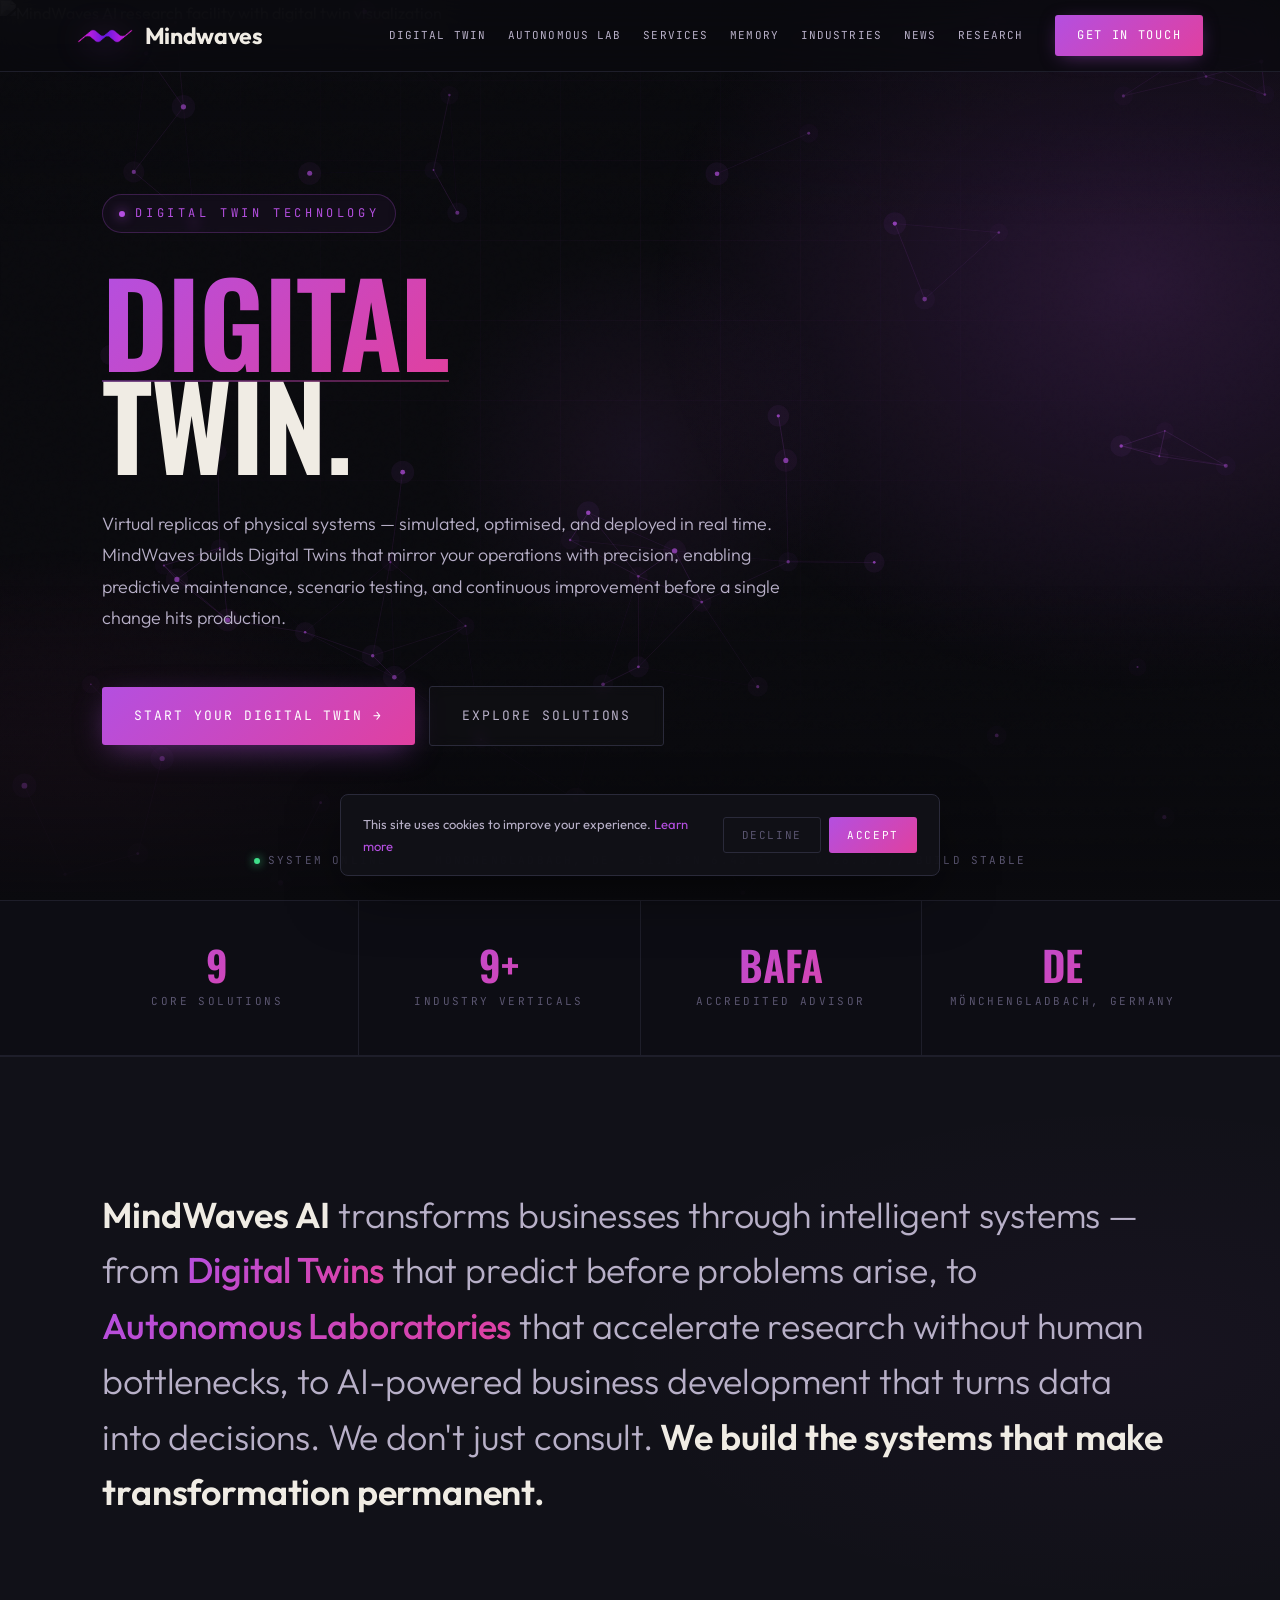
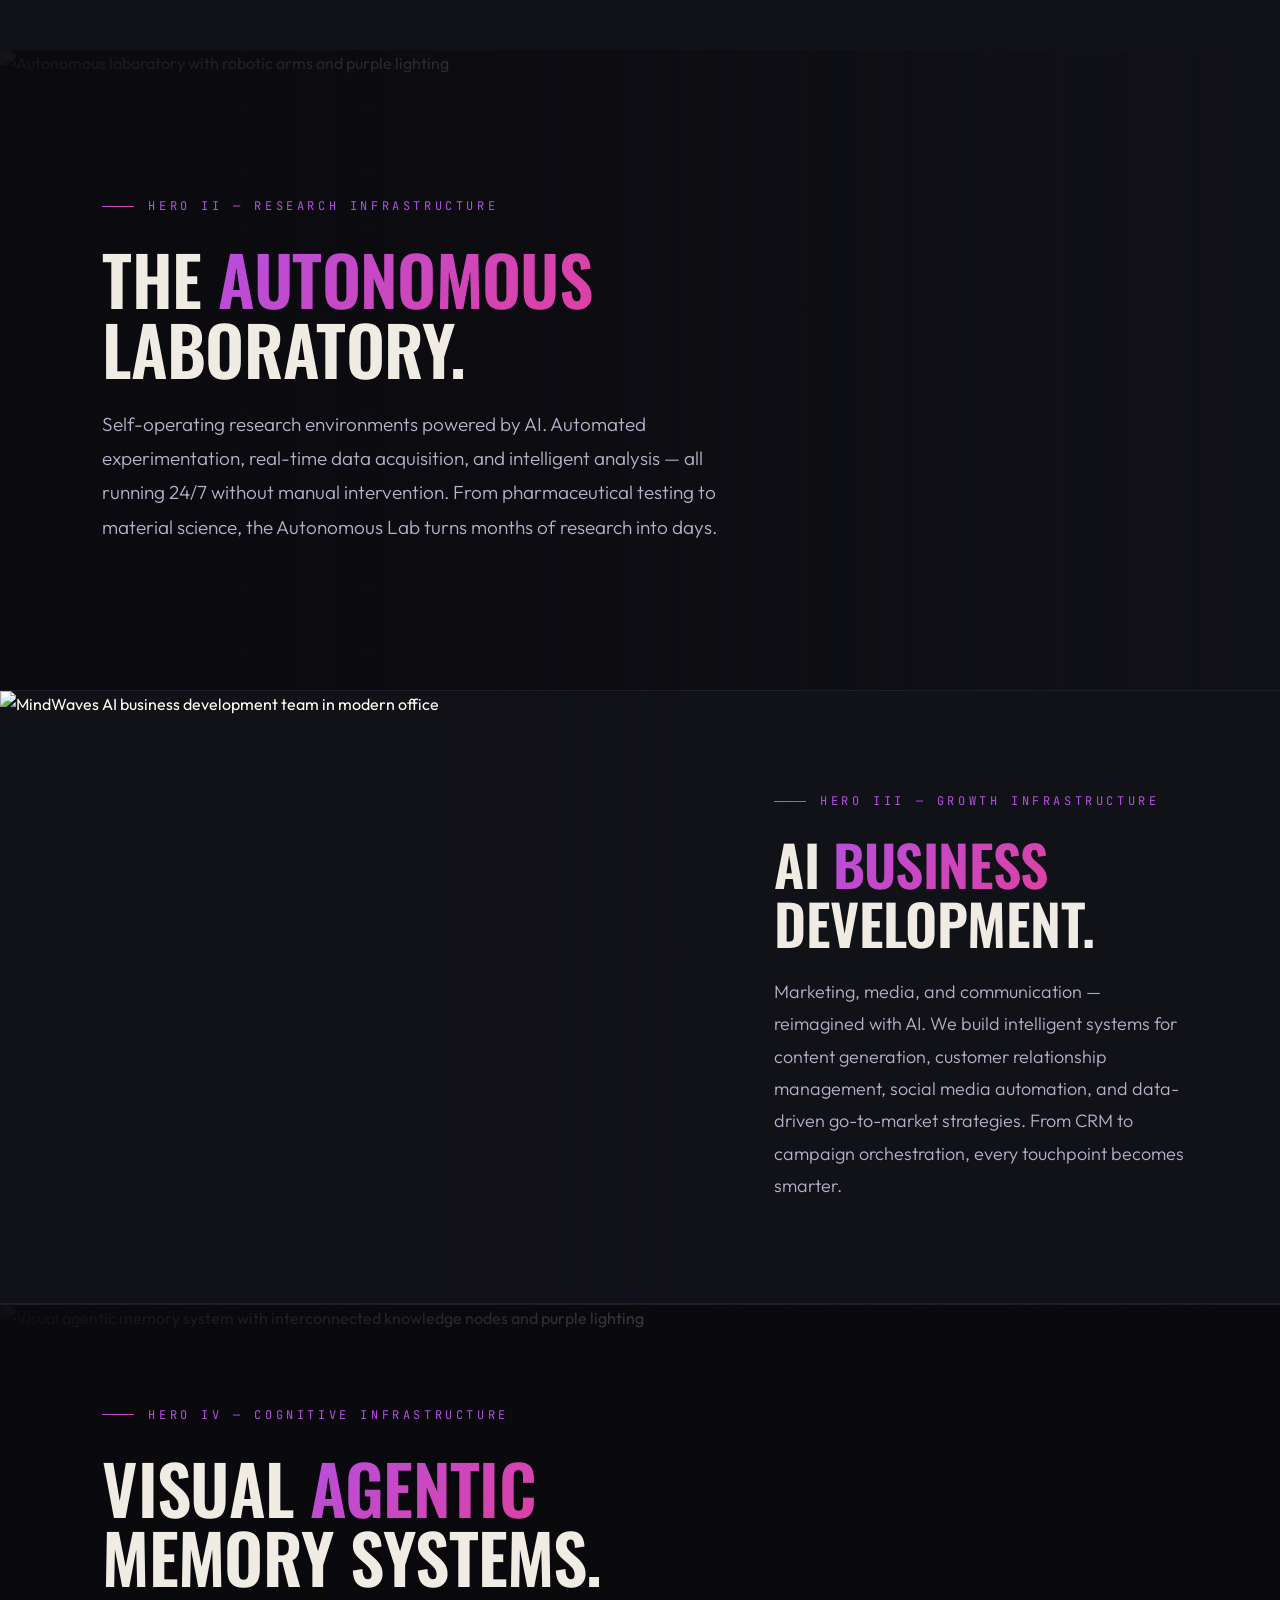
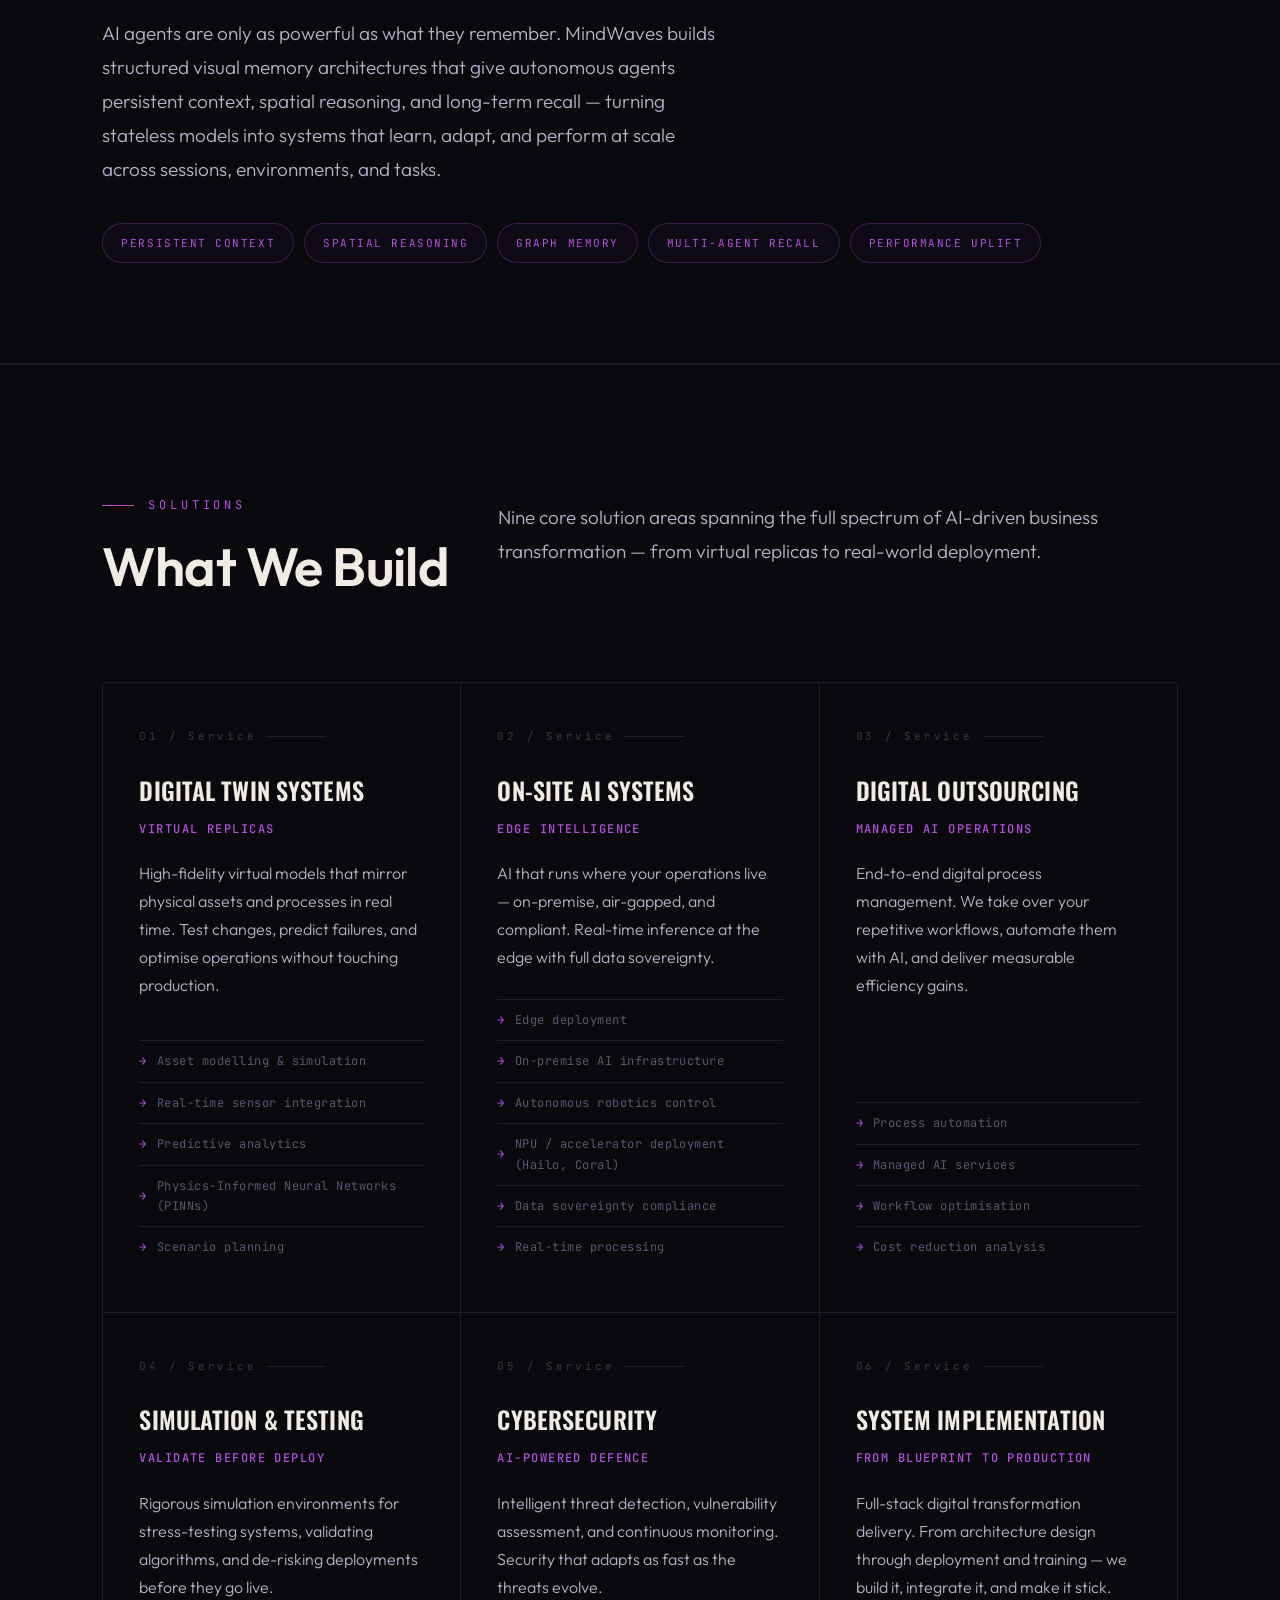
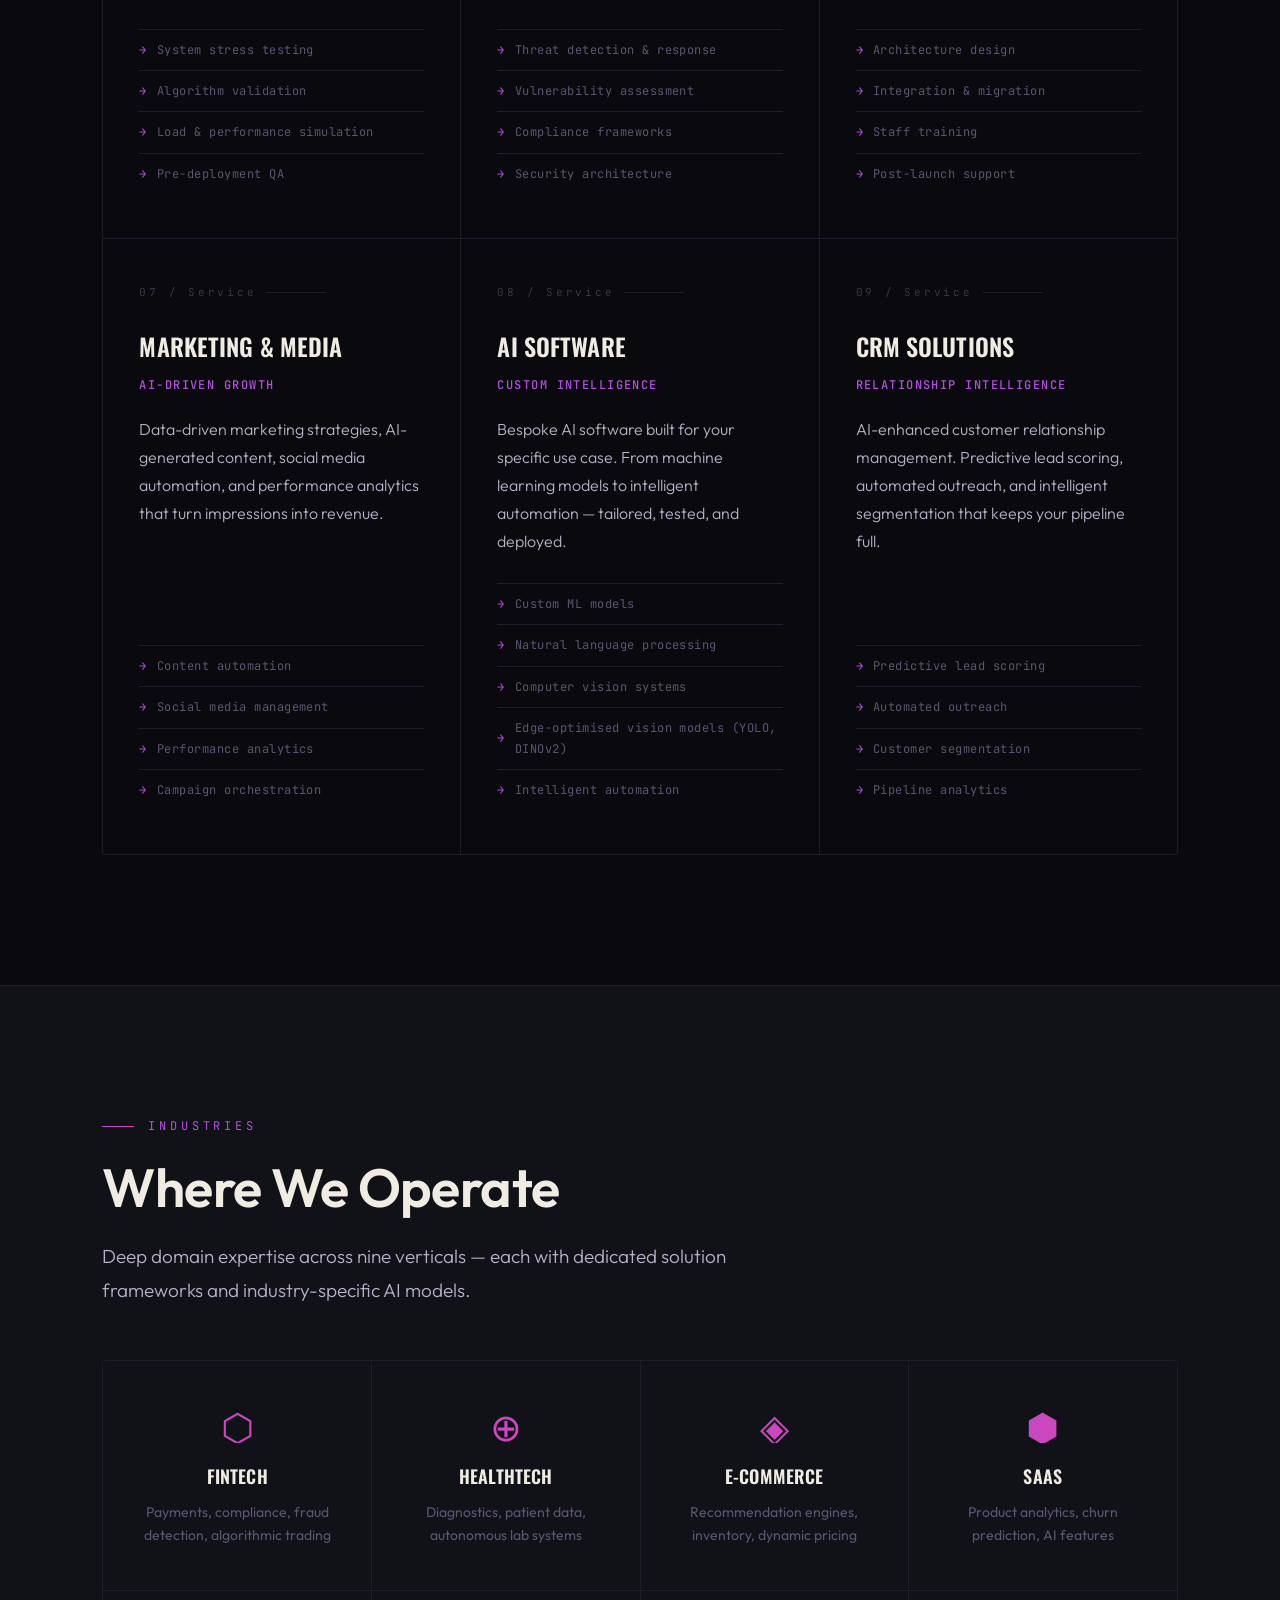
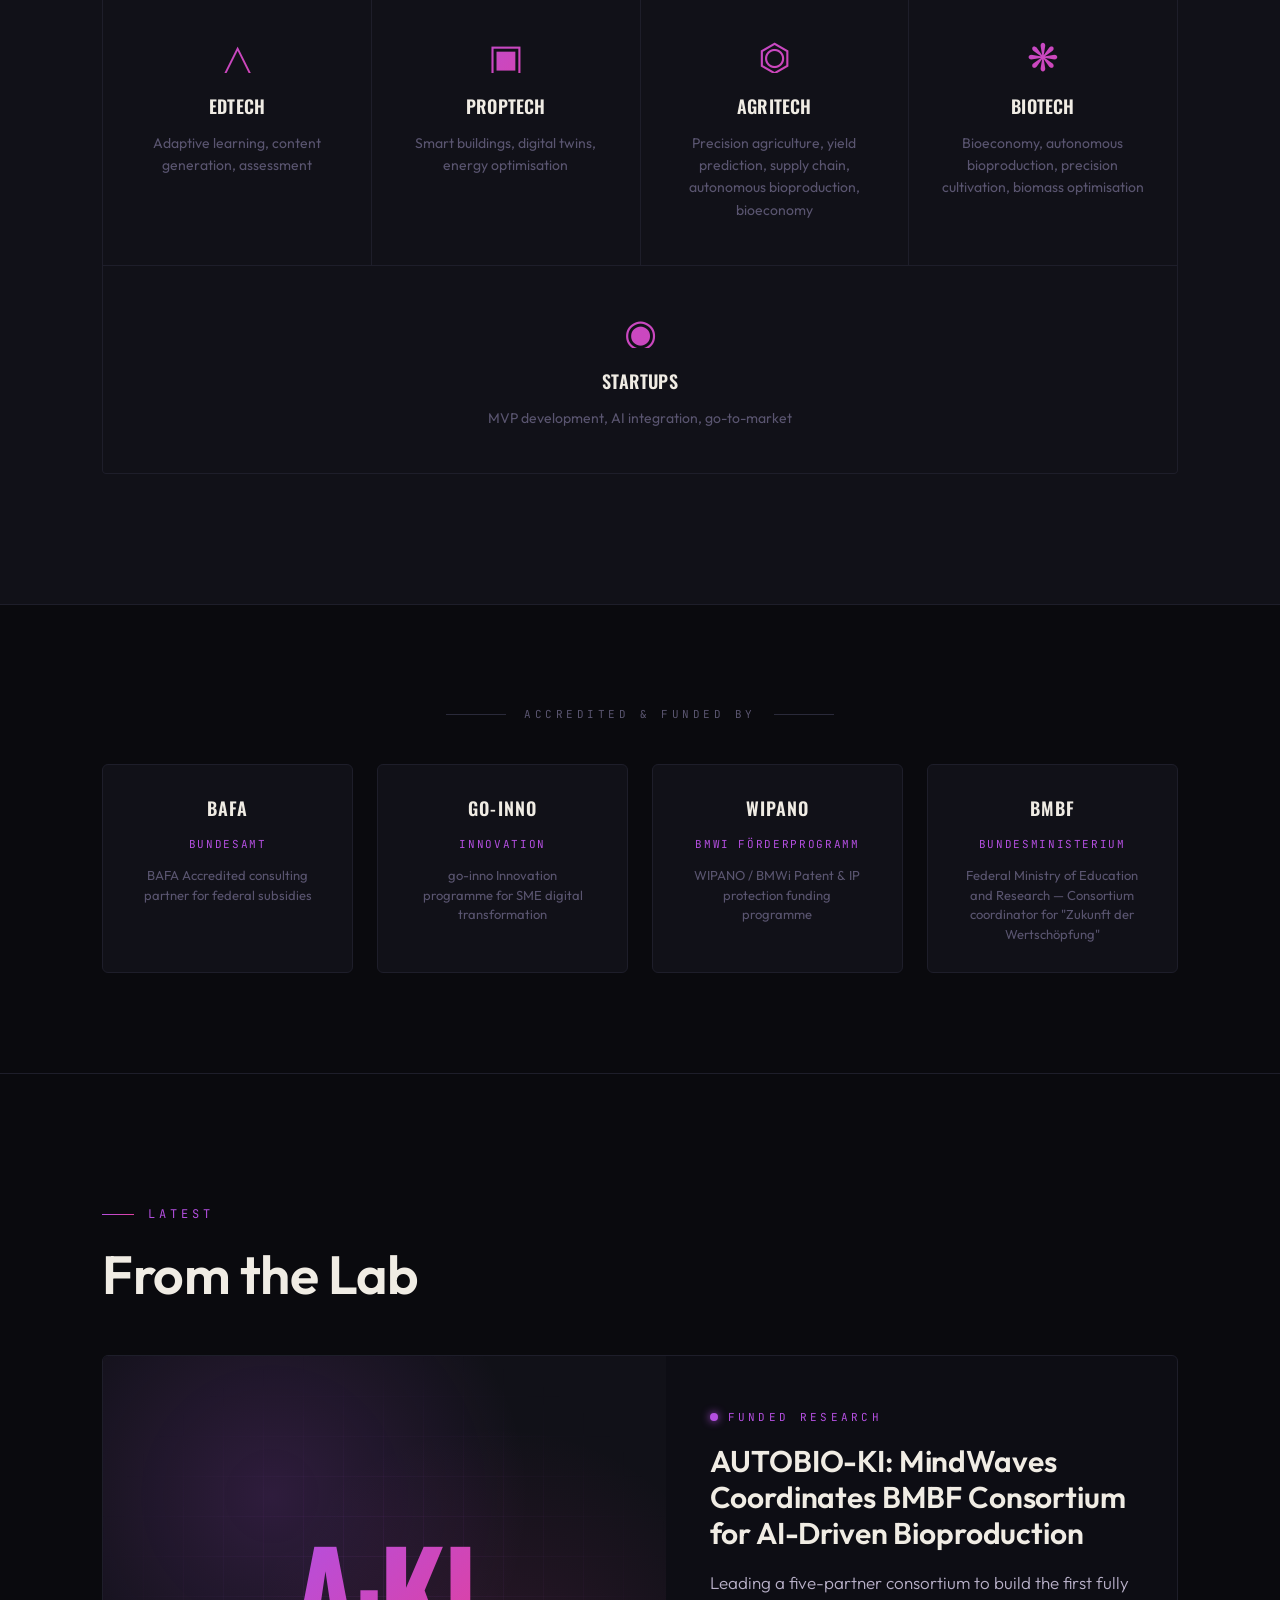
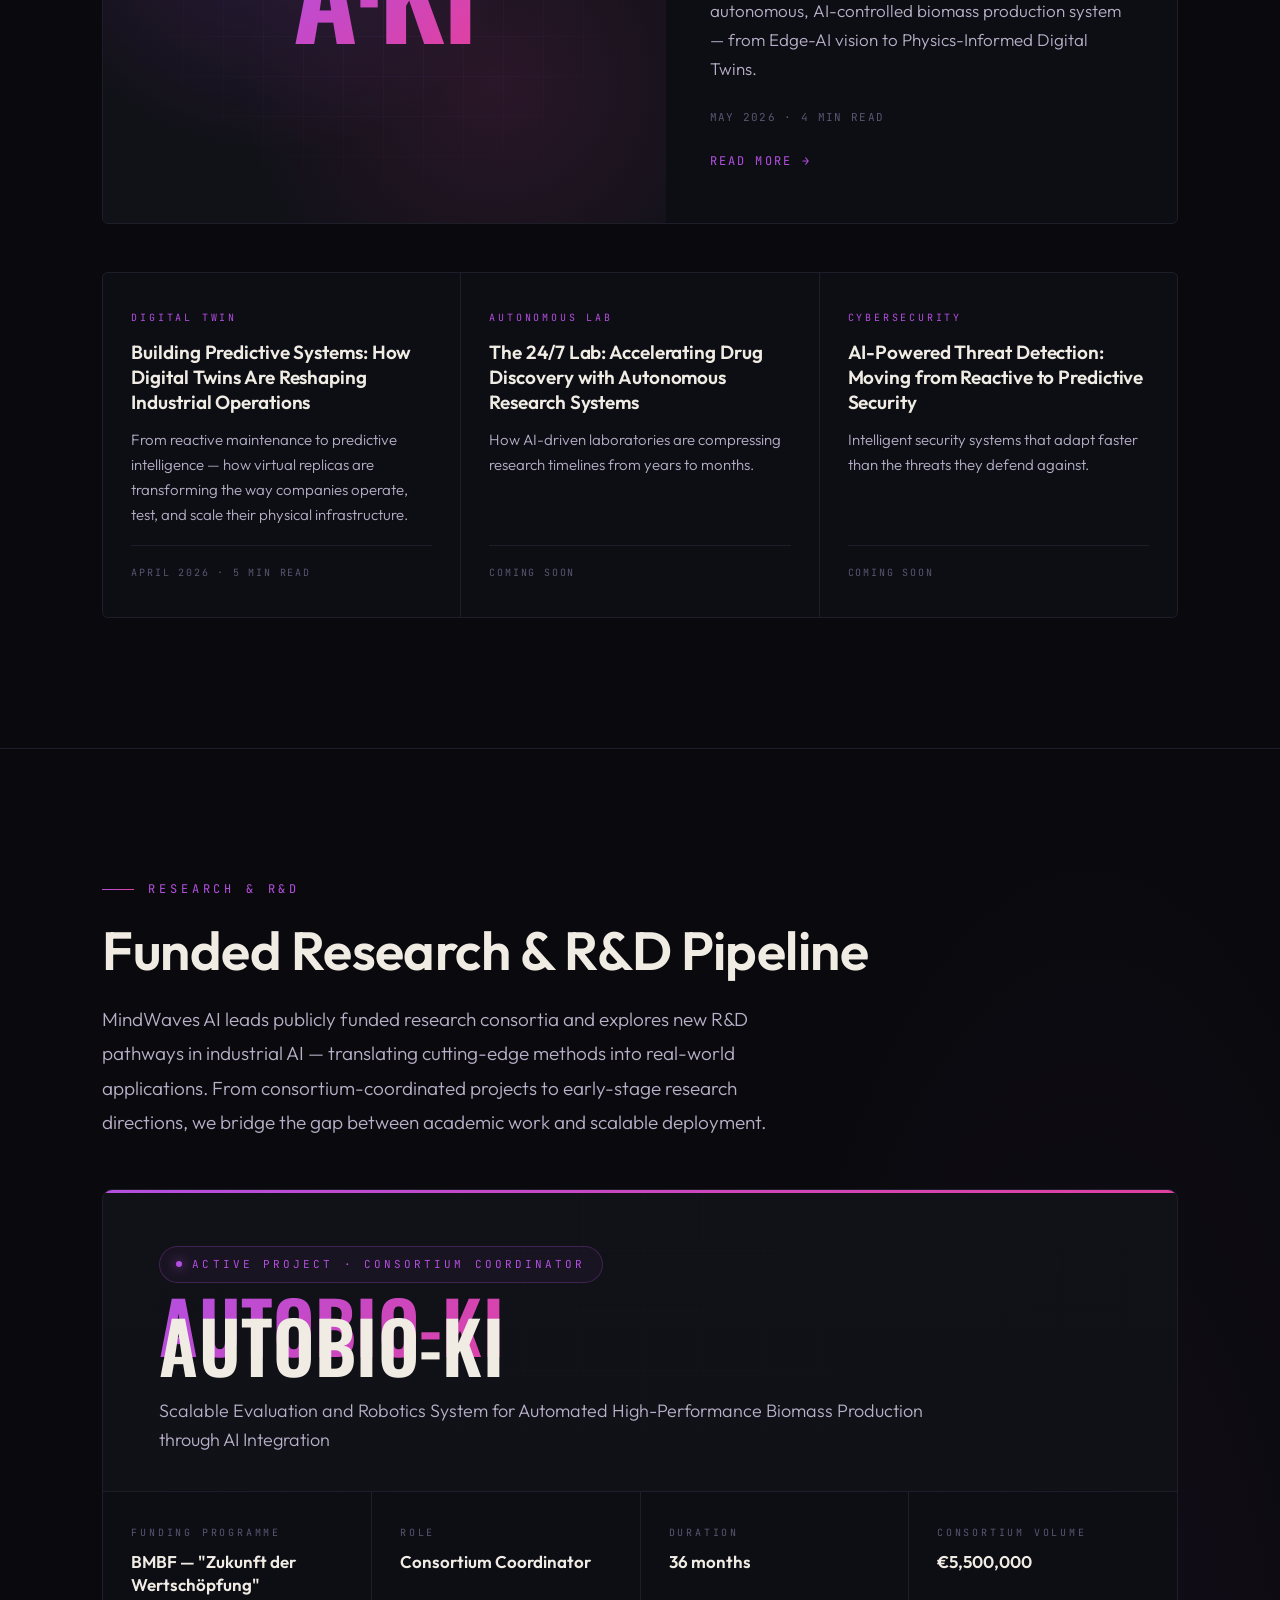
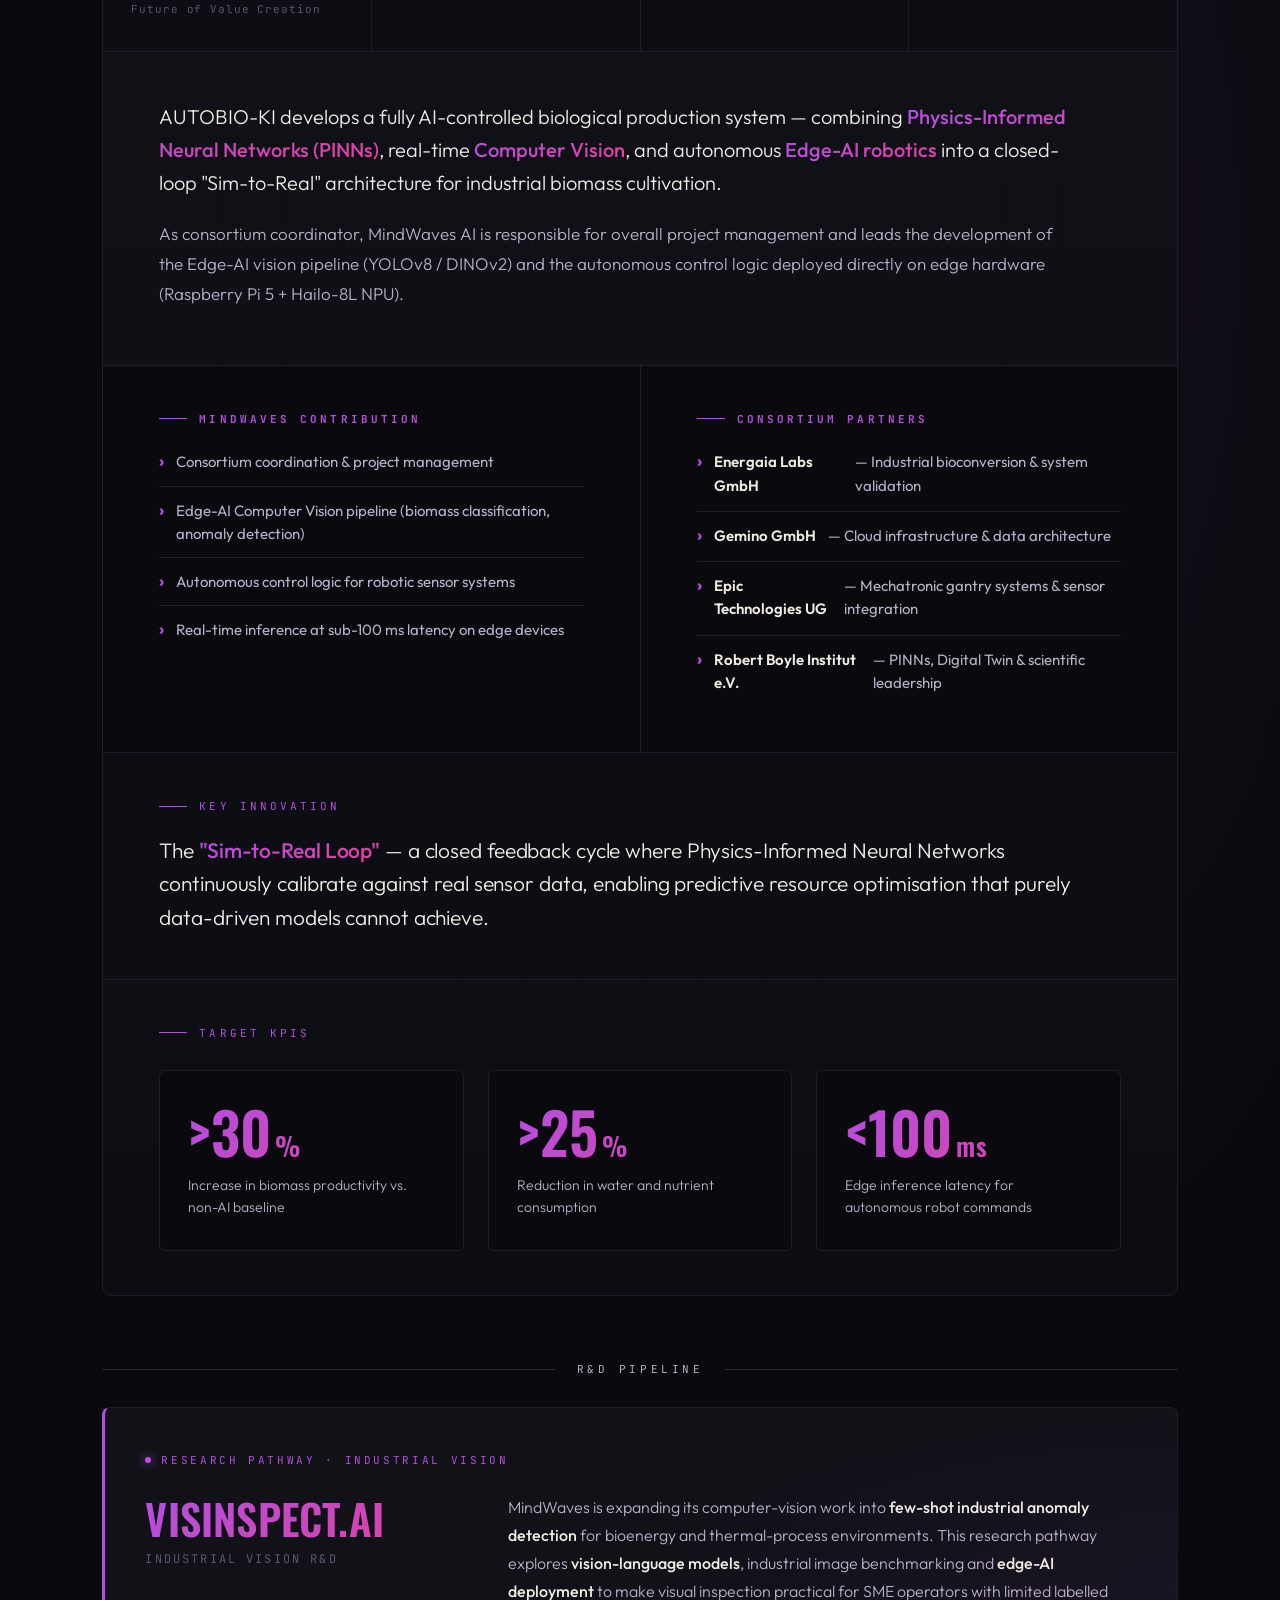
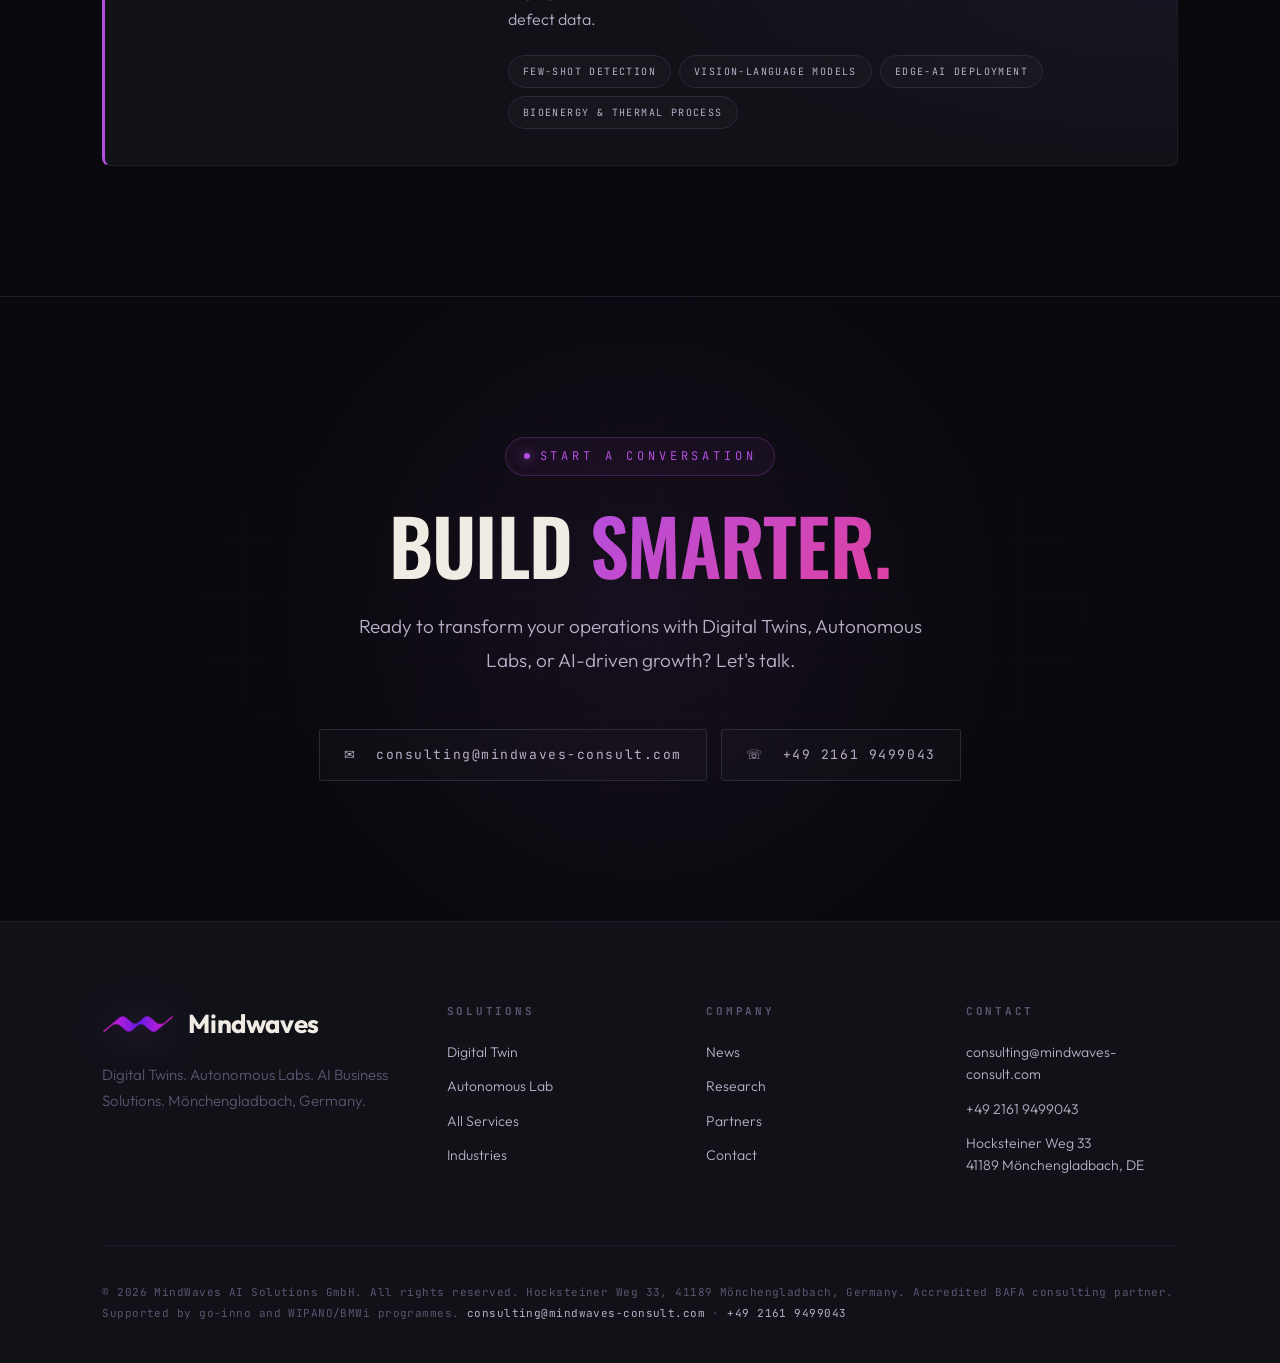
==== mindwaves-ai-local-assets.html @ 5f4dff03 "Add files via upload" ====
<!DOCTYPE html>
<html lang="en">
<head>
<meta charset="UTF-8">
<title>MindWaves AI — Digital Twins, Autonomous Labs &amp; AI Business Solutions</title>
<meta name="viewport" content="width=device-width,initial-scale=1">
<meta name="description" content="MindWaves AI Solutions GmbH — We build Digital Twins, Autonomous Laboratory systems, and AI-driven business development solutions. From simulation to production. Mönchengladbach, Germany.">
<meta name="keywords" content="MindWaves AI, Digital Twin, Autonomous Laboratory, AI consulting, AI business development, simulation, cybersecurity, CRM, FinTech, HealthTech, Mönchengladbach, Germany, BAFA, go-inno, WIPANO">
<meta name="author" content="MindWaves AI Solutions GmbH">
<meta name="robots" content="index, follow">
<link rel="canonical" href="https://mindwaves-consult.com/">

<!-- Open Graph -->
<meta property="og:title" content="MindWaves AI — Digital Twins, Autonomous Labs & AI Business Solutions">
<meta property="og:description" content="We build Digital Twins, Autonomous Laboratory systems, and AI-driven business development. From simulation to production.">
<meta property="og:type" content="website">
<meta property="og:url" content="https://mindwaves-consult.com/">
<meta property="og:site_name" content="MindWaves AI">

<!-- Twitter -->
<meta name="twitter:card" content="summary_large_image">
<meta name="twitter:title" content="MindWaves AI — Digital Twins, Autonomous Labs & AI Business Solutions">
<meta name="twitter:description" content="Digital Twins. Autonomous Labs. AI Business Development. From simulation to production.">

<!-- Structured Data -->
<script type="application/ld+json">
{
  "@context": "https://schema.org",
  "@graph": [
    {
      "@type": "WebSite",
      "name": "MindWaves AI",
      "url": "https://mindwaves-consult.com",
      "description": "MindWaves AI — AI consulting specialising in Digital Twins, Autonomous Labs, and AI Business Development.",
      "inLanguage": "en"
    },
    {
      "@type": "Organization",
      "name": "MindWaves AI",
      "url": "https://mindwaves-consult.com",
      "email": "consulting@mindwaves-consult.com",
      "telephone": "+49 2161 9499043",
      "address": {
        "@type": "PostalAddress",
        "streetAddress": "Hocksteiner Weg 33",
        "postalCode": "41189",
        "addressLocality": "Mönchengladbach",
        "addressCountry": "DE"
      },
      "knowsAbout": ["Digital Twins","Autonomous Labs","AI Business Development","AI Consulting"]
    }
  ]
}
</script>

<!-- Fonts -- preserving original brand stack -->
<link rel="preconnect" href="https://fonts.googleapis.com">
<link rel="preconnect" href="https://fonts.gstatic.com" crossorigin>
<link href="https://fonts.googleapis.com/css2?family=Oswald:wght@500;600;700&family=Outfit:wght@200;300;400;500;600;700&family=JetBrains+Mono:wght@300;400;500;700&display=swap" rel="stylesheet">

<style>
/* ── RESET ── */
*,*::before,*::after{margin:0;padding:0;box-sizing:border-box}
html{scroll-behavior:smooth;-webkit-font-smoothing:antialiased;text-rendering:optimizeLegibility}

/* ── BRAND TOKENS (preserved from original) ── */
:root{
  --mw-wave-bg:url("[data-uri]");
  --bg:#0A0A0E;
  --bg-2:#0D0D14;
  --surface:#111118;
  --surface-2:#15151F;
  --border:#1E1E2A;
  --border-bright:#2A2A3A;
  --accent:#B44FE0;
  --accent2:#E040A0;
  --accent-soft:rgba(180,79,224,.55);
  --accent-dim:rgba(180,79,224,.25);
  --accent-glow:rgba(180,79,224,.08);
  --warm:#F0ECE4;
  --silver:#B8B0C8;
  --stone:#5A5570;
  --stone-2:#3A3548;
  --gradient:linear-gradient(135deg,#B44FE0 0%,#E040A0 100%);
  --gradient-soft:linear-gradient(135deg,rgba(180,79,224,.15) 0%,rgba(224,64,160,.15) 100%);
  --display:'Oswald',sans-serif;
  --body:'Outfit',sans-serif;
  --mono:'JetBrains Mono',monospace;
}

body{
  background:var(--bg);
  color:var(--warm);
  font-family:var(--body);
  font-weight:400;
  line-height:1.7;
  overflow-x:hidden;
  cursor:default;
}
a{color:inherit;text-decoration:none}
img{display:block;max-width:100%}
::selection{background:var(--accent);color:#fff}

/* ── GLOBAL GRID OVERLAY (subtle, runs full page) ── */
.grid-bg{
  position:fixed;inset:0;z-index:0;pointer-events:none;
  background-image:
    linear-gradient(rgba(180,79,224,.035) 1px,transparent 1px),
    linear-gradient(90deg,rgba(180,79,224,.035) 1px,transparent 1px);
  background-size:80px 80px;
  mask-image:radial-gradient(ellipse at 50% 30%,#000 0%,transparent 75%);
  -webkit-mask-image:radial-gradient(ellipse at 50% 30%,#000 0%,transparent 75%);
}
.noise{
  position:fixed;inset:0;z-index:1;pointer-events:none;opacity:.025;mix-blend-mode:overlay;
  background-image:url("data:image/svg+xml,%3Csvg viewBox='0 0 200 200' xmlns='http://www.w3.org/2000/svg'%3E%3Cfilter id='n'%3E%3CfeTurbulence type='fractalNoise' baseFrequency='0.85' numOctaves='3' stitchTiles='stitch'/%3E%3C/filter%3E%3Crect width='100%25' height='100%25' filter='url(%23n)'/%3E%3C/svg%3E");
}

/* ── CUSTOM CURSOR FOLLOWER ── */
.cursor-glow{
  position:fixed;width:480px;height:480px;border-radius:50%;pointer-events:none;z-index:2;
  background:radial-gradient(circle,rgba(180,79,224,.08) 0%,transparent 60%);
  transform:translate(-50%,-50%);transition:opacity .3s;opacity:0;
  mix-blend-mode:screen;
}
@media(hover:hover){.cursor-glow{opacity:1}}

/* ── NAV ── */
nav{
  position:fixed;top:0;left:0;width:100%;z-index:100;
  padding:0 6vw;height:72px;
  display:flex;align-items:center;justify-content:space-between;
  background:rgba(10,10,14,.72);backdrop-filter:blur(18px) saturate(1.4);-webkit-backdrop-filter:blur(18px) saturate(1.4);
  border-bottom:1px solid var(--border);
  transition:border-color .3s;
}
nav.scrolled{border-bottom-color:var(--border-bright);background:rgba(10,10,14,.88)}
.nav-brand{display:flex;align-items:center;gap:12px;font-family:var(--body);font-weight:700;font-size:23px;letter-spacing:-.015em;cursor:pointer;text-transform:none;color:var(--warm)}
.nav-brand .mw-mark{
  width:56px;height:18px;display:block;flex-shrink:0;
  background-image:var(--mw-wave-bg);
  background-size:contain;background-repeat:no-repeat;background-position:center;
  filter:drop-shadow(0 4px 16px rgba(180,79,224,.35));
}
.nav-brand .mw-text{color:var(--warm)}

.nav-links{display:flex;gap:30px;align-items:center;margin-left:auto;margin-right:32px}
.nav-links a{font-family:var(--mono);font-size:12px;letter-spacing:.14em;text-transform:uppercase;color:var(--silver);transition:color .2s;position:relative;white-space:nowrap}
.nav-links a::after{content:"";position:absolute;left:0;bottom:-6px;width:0;height:1px;background:var(--accent);transition:width .25s ease}
.nav-links a:hover{color:var(--warm)}
.nav-links a:hover::after{width:100%}

.nav-cta{
  font-family:var(--mono);font-size:12px;letter-spacing:.14em;text-transform:uppercase;color:#fff;
  background:var(--gradient);padding:10px 22px;border-radius:3px;white-space:nowrap;
  position:relative;overflow:hidden;
  box-shadow:0 4px 20px -6px var(--accent-soft);
  transition:transform .2s,box-shadow .2s;
}
.nav-cta:hover{transform:translateY(-1px);box-shadow:0 6px 28px -6px var(--accent-soft)}

/* ── HERO ── */
#hero{
  min-height:100vh;display:flex;flex-direction:column;justify-content:center;
  padding:140px 8vw 100px;position:relative;overflow:hidden;
}
#hero canvas#network{
  position:absolute;inset:0;width:100%;height:100%;z-index:0;
  opacity:.85;
}
#hero::before{
  content:"";position:absolute;top:0;right:-10%;width:70%;height:90%;z-index:1;pointer-events:none;
  background:radial-gradient(ellipse at 70% 35%,rgba(180,79,224,.18) 0%,transparent 55%);
}
#hero::after{
  content:"";position:absolute;bottom:-10%;left:-5%;width:50%;height:60%;z-index:1;pointer-events:none;
  background:radial-gradient(ellipse at 20% 80%,rgba(224,64,160,.12) 0%,transparent 55%);
}
.hero-vignette{
  position:absolute;inset:0;z-index:2;pointer-events:none;
  background:linear-gradient(180deg,rgba(10,10,14,.4) 0%,transparent 25%,transparent 65%,var(--bg) 100%);
}
.hero-inner{position:relative;z-index:5;max-width:1400px;margin:0 auto;width:100%}

.hero-eyebrow{
  display:inline-flex;align-items:center;gap:10px;
  font-family:var(--mono);font-size:12px;letter-spacing:.3em;text-transform:uppercase;color:var(--accent);
  margin-bottom:36px;
  padding:8px 16px;border:1px solid var(--accent-dim);border-radius:100px;
  background:rgba(180,79,224,.05);backdrop-filter:blur(4px);
}
.hero-eyebrow .dot{width:6px;height:6px;border-radius:50%;background:var(--accent);box-shadow:0 0 12px var(--accent);animation:pulse 2s ease-in-out infinite}
@keyframes pulse{0%,100%{opacity:1;transform:scale(1)}50%{opacity:.5;transform:scale(.85)}}

.hero-title{
  font-family:var(--display);font-weight:600;
  font-size:clamp(56px,9vw,140px);line-height:.9;color:var(--warm);
  margin-bottom:32px;text-transform:uppercase;letter-spacing:-.01em;
}
.hero-title em{
  background:var(--gradient);-webkit-background-clip:text;-webkit-text-fill-color:transparent;background-clip:text;
  font-style:normal;display:inline-block;position:relative;
}
.hero-title em::after{
  content:"";position:absolute;bottom:-.08em;left:0;width:100%;height:2px;
  background:var(--gradient);opacity:.4;
}

.hero-sub{
  font-size:clamp(17px,1.4vw,21px);color:var(--silver);max-width:680px;line-height:1.75;margin-bottom:52px;font-weight:300;
}

.hero-ctas{display:flex;gap:14px;flex-wrap:wrap;align-items:center}
.btn-primary{
  display:inline-flex;align-items:center;gap:10px;
  font-family:var(--mono);font-size:13px;letter-spacing:.15em;text-transform:uppercase;
  background:var(--gradient);color:#fff;padding:18px 32px;border-radius:3px;
  position:relative;overflow:hidden;
  box-shadow:0 8px 32px -8px var(--accent-soft);
  transition:transform .2s,box-shadow .2s;
}
.btn-primary::before{
  content:"";position:absolute;inset:0;
  background:linear-gradient(135deg,#E040A0 0%,#B44FE0 100%);
  opacity:0;transition:opacity .3s;
}
.btn-primary:hover{transform:translateY(-2px);box-shadow:0 12px 36px -8px var(--accent-soft)}
.btn-primary:hover::before{opacity:1}
.btn-primary span{position:relative;z-index:1}
.btn-primary .arrow{position:relative;z-index:1;transition:transform .25s}
.btn-primary:hover .arrow{transform:translateX(4px)}

.btn-ghost{
  display:inline-flex;align-items:center;gap:10px;
  font-family:var(--mono);font-size:13px;letter-spacing:.15em;text-transform:uppercase;color:var(--silver);
  padding:18px 32px;border:1px solid var(--border-bright);background:rgba(255,255,255,.02);
  border-radius:3px;backdrop-filter:blur(6px);
  transition:border-color .25s,color .25s,background .25s;
}
.btn-ghost:hover{border-color:var(--accent);color:var(--warm);background:var(--accent-glow)}

/* ── HERO TICKER (live data feel) ── */
.hero-ticker{
  position:absolute;bottom:30px;left:0;right:0;z-index:5;
  display:flex;justify-content:center;gap:48px;flex-wrap:wrap;
  font-family:var(--mono);font-size:11px;letter-spacing:.2em;text-transform:uppercase;color:var(--stone);
  padding:0 8vw;
}
.hero-ticker span{display:flex;align-items:center;gap:8px}
.hero-ticker .live-dot{width:6px;height:6px;border-radius:50%;background:#3FE08A;box-shadow:0 0 10px #3FE08A;animation:pulse 1.5s ease-in-out infinite}

/* ── SIGNAL BAR ── */
#signal{
  padding:0 6vw;border-top:1px solid var(--border);border-bottom:1px solid var(--border);
  background:var(--bg-2);position:relative;z-index:5;
}
.signal-row{display:flex;flex-wrap:wrap;max-width:1400px;margin:0 auto}
.signal-item{flex:1;min-width:180px;padding:44px 24px;border-right:1px solid var(--border);text-align:center;position:relative;transition:background .3s}
.signal-item::before{
  content:"";position:absolute;top:0;left:50%;width:0;height:1px;background:var(--gradient);
  transform:translateX(-50%);transition:width .4s ease;
}
.signal-item:hover{background:var(--accent-glow)}
.signal-item:hover::before{width:80%}
.signal-item:last-child{border-right:none}
.signal-icon{
  font-family:var(--display);font-weight:600;font-size:clamp(32px,3.2vw,46px);
  background:var(--gradient);-webkit-background-clip:text;-webkit-text-fill-color:transparent;background-clip:text;
  margin-bottom:6px;line-height:1;
}
.signal-label{font-family:var(--mono);font-size:11px;letter-spacing:.22em;text-transform:uppercase;color:var(--stone)}

/* ── SECTION SHARED ── */
.section{padding:130px 8vw;position:relative;max-width:1400px;margin:0 auto}
.section-eyebrow{
  font-family:var(--mono);font-size:12px;letter-spacing:.32em;text-transform:uppercase;color:var(--accent);
  margin-bottom:22px;display:flex;align-items:center;gap:14px;
}
.section-eyebrow::before{content:"";width:32px;height:1px;background:var(--gradient)}
.section-title{font-family:var(--body);font-weight:600;font-size:clamp(32px,4.2vw,54px);color:var(--warm);line-height:1.05;margin-bottom:24px;letter-spacing:-.01em}
.section-body{font-size:19px;color:var(--silver);max-width:680px;line-height:1.8;margin-bottom:50px;font-weight:300}

/* ── MANIFESTO ── */
#manifesto{
  background:var(--surface);border-top:1px solid var(--border);
  padding:130px 8vw;position:relative;overflow:hidden;
}
#manifesto::before{
  content:"";position:absolute;top:0;right:0;width:60%;height:100%;
  background:radial-gradient(ellipse at 80% 50%,rgba(180,79,224,.04) 0%,transparent 60%);pointer-events:none;
}
.manifesto-inner{max-width:1100px;margin:0 auto;position:relative;z-index:2}
.manifesto-text{
  font-family:var(--body);font-weight:300;
  font-size:clamp(22px,2.8vw,36px);color:var(--silver);line-height:1.55;letter-spacing:-.005em;
}
.manifesto-text strong{color:var(--warm);font-weight:600}
.manifesto-text em{background:var(--gradient);-webkit-background-clip:text;-webkit-text-fill-color:transparent;background-clip:text;font-style:normal;font-weight:500}

/* ── FEATURE BAND (Autonomous Lab) ── */
.feature-band{
  position:relative;min-height:640px;display:flex;align-items:center;overflow:hidden;
  margin:0;background:var(--surface);
}
.feature-band-img{
  position:absolute;inset:0;width:100%;height:100%;object-fit:cover;z-index:0;
  opacity:.5;filter:brightness(1.15) contrast(1.08) saturate(1.1);
}
.feature-band-overlay{
  position:absolute;inset:0;z-index:1;
  background:linear-gradient(90deg,rgba(10,10,14,.92) 0%,rgba(10,10,14,.7) 40%,rgba(10,10,14,.25) 75%,rgba(10,10,14,0) 100%);
}
.feature-band-grid{
  position:absolute;inset:0;z-index:1;pointer-events:none;opacity:.4;
  background-image:linear-gradient(rgba(180,79,224,.05) 1px,transparent 1px),linear-gradient(90deg,rgba(180,79,224,.05) 1px,transparent 1px);
  background-size:60px 60px;
  mask-image:linear-gradient(90deg,#000 0%,transparent 70%);
  -webkit-mask-image:linear-gradient(90deg,#000 0%,transparent 70%);
}
.feature-band-inner{position:relative;z-index:2;padding:100px 8vw;max-width:1400px;width:100%;margin:0 auto}
.feature-band-eyebrow{font-family:var(--mono);font-size:12px;letter-spacing:.3em;text-transform:uppercase;color:var(--accent);margin-bottom:28px;display:flex;align-items:center;gap:14px}
.feature-band-eyebrow::before{content:"";width:32px;height:1px;background:var(--gradient)}
.feature-band-title{font-family:var(--display);font-weight:600;font-size:clamp(40px,5.5vw,68px);line-height:1.02;color:var(--warm);text-transform:uppercase;margin-bottom:24px;letter-spacing:-.01em;max-width:820px}
.feature-band-title em{background:var(--gradient);-webkit-background-clip:text;-webkit-text-fill-color:transparent;background-clip:text;font-style:normal}
.feature-band-body{font-size:19px;color:var(--silver);max-width:620px;line-height:1.8;font-weight:300}

/* ── STORY SPLIT (AI Business Dev) ── */
.story-split{
  display:grid;grid-template-columns:1.15fr 1fr;min-height:580px;
  background:var(--surface);border-top:1px solid var(--border);border-bottom:1px solid var(--border);
}
.story-split-visual{position:relative;overflow:hidden;min-height:460px}
.story-split-img{width:100%;height:100%;object-fit:cover;object-position:30% 50%;min-height:460px;display:block;filter:brightness(1.05) contrast(1.05)}
.story-split-visual::after{
  content:"";position:absolute;inset:0;
  background:linear-gradient(90deg,transparent 0%,transparent 65%,rgba(17,17,24,.85) 100%);
}
.story-split-content{padding:100px 7vw;display:flex;flex-direction:column;justify-content:center;max-width:720px}
.story-split-eyebrow{font-family:var(--mono);font-size:12px;letter-spacing:.3em;text-transform:uppercase;color:var(--accent);margin-bottom:24px;display:flex;align-items:center;gap:14px}
.story-split-eyebrow::before{content:"";width:32px;height:1px;background:var(--gradient)}
.story-split-title{font-family:var(--display);font-weight:600;font-size:clamp(36px,4.5vw,56px);line-height:1.04;color:var(--warm);text-transform:uppercase;margin-bottom:24px;letter-spacing:-.01em}
.story-split-title em{background:var(--gradient);-webkit-background-clip:text;-webkit-text-fill-color:transparent;background-clip:text;font-style:normal}
.story-split-body{font-size:18px;line-height:1.8;color:var(--silver);max-width:540px;font-weight:300}

/* ── MEMORY BAND (Hero IV) ── */
.memory-band{
  position:relative;min-height:640px;display:flex;align-items:center;overflow:hidden;
  margin:0;background:var(--bg);border-top:1px solid var(--border);border-bottom:1px solid var(--border);
}
.memory-band-img{position:absolute;inset:0;width:100%;height:100%;object-fit:cover;z-index:0;opacity:.45;filter:brightness(1.15) contrast(1.05)}
.memory-band-overlay{position:absolute;inset:0;z-index:1;background:linear-gradient(90deg,rgba(10,10,14,.95) 0%,rgba(10,10,14,.7) 40%,rgba(10,10,14,.25) 75%,rgba(10,10,14,0) 100%)}
.memory-band-inner{position:relative;z-index:2;padding:100px 8vw;max-width:1400px;width:100%;margin:0 auto}
.memory-band-eyebrow{font-family:var(--mono);font-size:12px;letter-spacing:.3em;text-transform:uppercase;color:var(--accent);margin-bottom:28px;display:flex;align-items:center;gap:14px}
.memory-band-eyebrow::before{content:"";width:32px;height:1px;background:var(--gradient)}
.memory-band-title{font-family:var(--display);font-weight:600;font-size:clamp(40px,5.5vw,68px);line-height:1.02;color:var(--warm);text-transform:uppercase;margin-bottom:24px;letter-spacing:-.01em;max-width:780px}
.memory-band-title em{background:var(--gradient);-webkit-background-clip:text;-webkit-text-fill-color:transparent;background-clip:text;font-style:normal}
.memory-band-body{font-size:19px;color:var(--silver);max-width:620px;line-height:1.8;margin-bottom:36px;font-weight:300}
.memory-band-pills{display:flex;flex-wrap:wrap;gap:10px}
.memory-pill{
  font-family:var(--mono);font-size:11px;letter-spacing:.14em;text-transform:uppercase;color:var(--accent);
  border:1px solid var(--accent-dim);padding:10px 18px;border-radius:100px;background:rgba(180,79,224,.04);
  transition:border-color .2s,color .2s,background .2s,transform .2s;cursor:default;
}
.memory-pill:hover{border-color:var(--accent);color:var(--warm);background:rgba(180,79,224,.12);transform:translateY(-1px)}

/* ── CAPABILITIES ── */
#capabilities{border-top:1px solid var(--border);padding:130px 8vw;max-width:1400px;margin:0 auto}
.cap-header{display:flex;justify-content:space-between;align-items:end;flex-wrap:wrap;gap:32px;margin-bottom:64px}
.cap-grid{display:grid;grid-template-columns:repeat(3,1fr);gap:1px;background:var(--border);border:1px solid var(--border);border-radius:4px;overflow:hidden}
.cap-card{
  background:var(--bg);padding:44px 36px;transition:background .35s;position:relative;
  display:flex;flex-direction:column;min-height:100%;
}
.cap-card:hover{background:var(--bg-2)}
.cap-card::before{
  content:"";position:absolute;top:0;left:0;right:0;height:2px;
  background:var(--gradient);opacity:0;transition:opacity .3s;
}
.cap-card:hover::before{opacity:1}
.cap-card::after{
  content:"";position:absolute;top:0;right:0;bottom:0;width:0;
  background:radial-gradient(ellipse at right center,var(--accent-glow) 0%,transparent 70%);
  transition:width .5s ease;pointer-events:none;
}
.cap-card:hover::after{width:50%}
.cap-number{font-family:var(--mono);font-size:11px;letter-spacing:.25em;color:var(--stone-2);margin-bottom:24px;display:flex;align-items:center;gap:10px}
.cap-number::after{content:"";flex:1;height:1px;background:var(--border);max-width:60px}
.cap-card:hover .cap-number{color:var(--accent)}
.cap-card:hover .cap-number::after{background:var(--accent-dim)}
.cap-title{font-family:var(--display);font-weight:600;font-size:24px;text-transform:uppercase;color:var(--warm);margin-bottom:8px;letter-spacing:.005em}
.cap-tagline{font-family:var(--mono);font-size:12px;letter-spacing:.12em;text-transform:uppercase;color:var(--accent);margin-bottom:20px;font-weight:500}
.cap-desc{font-size:16px;color:var(--silver);line-height:1.75;margin-bottom:28px;font-weight:300}
.cap-list{list-style:none;padding:0;margin-top:auto}
.cap-list li{
  font-family:var(--mono);font-size:12px;letter-spacing:.04em;color:var(--stone);
  padding:10px 0;border-top:1px solid var(--border);display:flex;align-items:center;gap:10px;transition:color .2s;
}
.cap-card:hover .cap-list li{color:var(--silver);border-top-color:var(--border-bright)}
.cap-list li::before{content:"→";color:var(--accent);font-weight:700;flex-shrink:0}

/* ── INDUSTRIES ── */
#industries{background:var(--surface);border-top:1px solid var(--border);padding:130px 8vw}
.ind-inner{max-width:1400px;margin:0 auto}
.ind-grid{display:grid;grid-template-columns:repeat(4,1fr);gap:1px;background:var(--border);border:1px solid var(--border);border-radius:4px;overflow:hidden;margin-top:52px}
.ind-grid > .ind-card:nth-child(9){grid-column:span 4}
@media(max-width:900px){.ind-grid > .ind-card:nth-child(9){grid-column:span 2}}
@media(max-width:600px){.ind-grid > .ind-card:nth-child(9){grid-column:span 1}}
.ind-card{
  background:var(--surface);padding:44px 28px;text-align:center;transition:background .3s;
  position:relative;
}
.ind-card::before{
  content:"";position:absolute;inset:0;background:var(--gradient-soft);opacity:0;transition:opacity .3s;pointer-events:none;
}
.ind-card:hover{background:var(--surface-2)}
.ind-card:hover::before{opacity:1}
.ind-icon{
  font-family:var(--display);font-size:38px;margin-bottom:18px;
  background:var(--gradient);-webkit-background-clip:text;-webkit-text-fill-color:transparent;background-clip:text;
  position:relative;z-index:1;display:block;line-height:1;
}
.ind-name{font-family:var(--display);font-weight:600;font-size:18px;text-transform:uppercase;color:var(--warm);margin-bottom:10px;position:relative;z-index:1;letter-spacing:.01em}
.ind-desc{font-size:14px;color:var(--stone);line-height:1.6;position:relative;z-index:1}
.ind-card:hover .ind-desc{color:var(--silver)}

/* ── PARTNERS ── */
#partners{border-top:1px solid var(--border);padding:100px 8vw;max-width:1400px;margin:0 auto}
.partner-label{font-family:var(--mono);font-size:11px;letter-spacing:.32em;text-transform:uppercase;color:var(--stone);margin-bottom:40px;text-align:center;display:flex;align-items:center;justify-content:center;gap:18px}
.partner-label::before,.partner-label::after{content:"";width:60px;height:1px;background:var(--border-bright)}
.partner-row{display:flex;justify-content:center;align-items:stretch;gap:24px;flex-wrap:wrap;max-width:1100px;margin:0 auto}
.partner-badge{
  display:flex;flex-direction:column;align-items:center;gap:12px;
  padding:28px 36px;border:1px solid var(--border);border-radius:6px;
  transition:border-color .3s,transform .3s,background .3s;
  background:var(--surface);flex:1;min-width:240px;max-width:320px;
}
.partner-badge:hover{border-color:var(--accent-dim);transform:translateY(-3px);background:var(--surface-2)}
.partner-badge-name{font-family:var(--display);font-size:18px;letter-spacing:.06em;text-transform:uppercase;color:var(--warm);font-weight:600}
.partner-badge-sub{font-family:var(--mono);font-size:11px;letter-spacing:.15em;text-transform:uppercase;color:var(--accent)}
.partner-badge-desc{font-size:13px;color:var(--stone);text-align:center;line-height:1.5}

/* ── NEWS ── */
#news{padding:130px 8vw;border-top:1px solid var(--border);position:relative;max-width:1400px;margin:0 auto}
.news-hero{
  display:grid;grid-template-columns:1.1fr 1fr;gap:0;margin-bottom:48px;
  border:1px solid var(--border);overflow:hidden;border-radius:6px;transition:border-color .3s;
  background:var(--bg-2);
}
.news-hero:hover{border-color:var(--accent-dim)}
.news-hero-visual{
  width:100%;min-height:360px;background:var(--surface);
  display:flex;align-items:center;justify-content:center;position:relative;overflow:hidden;
}
.news-hero-visual::before{
  content:"";position:absolute;inset:0;
  background:
    radial-gradient(circle at 30% 30%,rgba(180,79,224,.18) 0%,transparent 50%),
    radial-gradient(circle at 70% 70%,rgba(224,64,160,.12) 0%,transparent 50%);
}
.news-hero-visual::after{
  content:"";position:absolute;inset:0;
  background-image:linear-gradient(rgba(180,79,224,.08) 1px,transparent 1px),linear-gradient(90deg,rgba(180,79,224,.08) 1px,transparent 1px);
  background-size:40px 40px;
  mask-image:radial-gradient(ellipse at 50% 50%,#000 0%,transparent 75%);
  -webkit-mask-image:radial-gradient(ellipse at 50% 50%,#000 0%,transparent 75%);
}
.news-hero-glyph{
  position:relative;z-index:2;font-family:var(--display);font-size:120px;font-weight:600;
  background:var(--gradient);-webkit-background-clip:text;-webkit-text-fill-color:transparent;background-clip:text;
  text-transform:uppercase;letter-spacing:-.02em;line-height:1;
}
.news-hero-body{padding:52px 44px;display:flex;flex-direction:column;justify-content:center}
.news-hero-tag{font-family:var(--mono);font-size:11px;letter-spacing:.3em;text-transform:uppercase;color:var(--accent);margin-bottom:16px;display:flex;align-items:center;gap:10px}
.news-hero-tag::before{content:"";width:8px;height:8px;background:var(--accent);border-radius:50%;box-shadow:0 0 8px var(--accent)}
.news-hero-title{font-family:var(--body);font-weight:600;font-size:clamp(22px,2.4vw,30px);color:var(--warm);line-height:1.2;margin-bottom:18px;letter-spacing:-.005em}
.news-hero-desc{font-size:17px;color:var(--silver);line-height:1.7;margin-bottom:24px;font-weight:300}
.news-hero-meta{font-family:var(--mono);font-size:11px;letter-spacing:.12em;color:var(--stone);text-transform:uppercase;margin-bottom:24px}
.news-hero-link{font-family:var(--mono);font-size:12px;letter-spacing:.18em;text-transform:uppercase;color:var(--accent);margin-top:auto;transition:color .2s;display:inline-flex;align-items:center;gap:10px;align-self:flex-start}
.news-hero-link:hover{color:var(--warm);gap:14px}

.news-grid{display:grid;grid-template-columns:repeat(3,1fr);gap:1px;background:var(--border);border:1px solid var(--border);border-radius:6px;overflow:hidden}
.news-card{background:var(--bg-2);padding:36px 28px;transition:background .3s;text-decoration:none;display:flex;flex-direction:column;position:relative}
.news-card::before{content:"";position:absolute;top:0;left:0;right:0;height:1px;background:var(--gradient);opacity:0;transition:opacity .3s}
.news-card:hover{background:var(--surface-2)}
.news-card:hover::before{opacity:1}
.news-card-tag{font-family:var(--mono);font-size:10px;letter-spacing:.28em;text-transform:uppercase;color:var(--accent);margin-bottom:14px}
.news-card-title{font-family:var(--body);font-weight:600;font-size:19px;color:var(--warm);line-height:1.3;margin-bottom:14px;letter-spacing:-.005em}
.news-card-desc{font-size:15px;color:var(--silver);line-height:1.65;margin-bottom:auto;padding-bottom:18px;font-weight:300}
.news-card-meta{font-family:var(--mono);font-size:10px;letter-spacing:.18em;color:var(--stone);text-transform:uppercase;padding-top:18px;border-top:1px solid var(--border)}

/* ── CTA ── */
#cta{padding:140px 8vw;text-align:center;border-top:1px solid var(--border);position:relative;overflow:hidden}
#cta::before{
  content:"";position:absolute;top:50%;left:50%;transform:translate(-50%,-50%);
  width:900px;height:900px;
  background:radial-gradient(circle,rgba(180,79,224,.08) 0%,transparent 60%);pointer-events:none;
}
#cta::after{
  content:"";position:absolute;inset:0;pointer-events:none;
  background-image:linear-gradient(rgba(180,79,224,.04) 1px,transparent 1px),linear-gradient(90deg,rgba(180,79,224,.04) 1px,transparent 1px);
  background-size:60px 60px;
  mask-image:radial-gradient(ellipse at 50% 50%,#000 0%,transparent 60%);
  -webkit-mask-image:radial-gradient(ellipse at 50% 50%,#000 0%,transparent 60%);
}
.cta-inner{position:relative;z-index:2;max-width:900px;margin:0 auto}
.cta-eyebrow{font-family:var(--mono);font-size:12px;letter-spacing:.32em;text-transform:uppercase;color:var(--accent);margin-bottom:32px;display:inline-flex;align-items:center;gap:10px;padding:8px 18px;border:1px solid var(--accent-dim);border-radius:100px;background:rgba(180,79,224,.05)}
.cta-eyebrow .dot{width:6px;height:6px;border-radius:50%;background:var(--accent);box-shadow:0 0 12px var(--accent);animation:pulse 2s ease-in-out infinite}
.cta-title{font-family:var(--display);font-weight:600;font-size:clamp(40px,6vw,80px);color:var(--warm);margin-bottom:28px;text-transform:uppercase;line-height:.95;letter-spacing:-.01em}
.cta-title em{background:var(--gradient);-webkit-background-clip:text;-webkit-text-fill-color:transparent;background-clip:text;font-style:normal}
.cta-sub{font-size:19px;color:var(--silver);max-width:580px;margin:0 auto 52px;line-height:1.8;font-weight:300}
.cta-contact{display:flex;justify-content:center;gap:14px;flex-wrap:wrap}
.cta-contact a{
  display:inline-flex;align-items:center;gap:10px;
  font-family:var(--mono);font-size:13px;letter-spacing:.12em;color:var(--silver);
  padding:14px 24px;border:1px solid var(--border-bright);border-radius:3px;background:rgba(255,255,255,.02);
  transition:border-color .25s,color .25s,background .25s;
}
.cta-contact a:hover{border-color:var(--accent);color:var(--warm);background:var(--accent-glow)}

/* ── FOOTER ── */
footer{padding:80px 8vw 40px;border-top:1px solid var(--border);background:var(--surface);position:relative;z-index:5}
.footer-inner{max-width:1400px;margin:0 auto}
.footer-top{display:grid;grid-template-columns:1.4fr 1fr 1fr 1fr;gap:48px;margin-bottom:56px}
.footer-brand{display:flex;align-items:center;gap:14px;font-family:var(--body);font-weight:700;font-size:26px;letter-spacing:-.015em;margin-bottom:16px;text-transform:none;color:var(--warm)}
.footer-brand .mw-mark{width:72px;height:23px;display:block;flex-shrink:0;background-image:var(--mw-wave-bg);background-size:contain;background-repeat:no-repeat;background-position:center;filter:drop-shadow(0 4px 20px rgba(180,79,224,.35))}
.footer-brand .mw-text{color:var(--warm)}
.footer-tagline{font-size:15px;color:var(--stone);max-width:320px;line-height:1.7;font-weight:300}
.fl-col h4{font-family:var(--mono);font-size:11px;letter-spacing:.25em;text-transform:uppercase;color:var(--stone);margin-bottom:20px}
.fl-col a,.fl-col p{display:block;font-size:14px;color:var(--silver);margin-bottom:12px;transition:color .2s;font-weight:300;line-height:1.6}
.fl-col a:hover{color:var(--accent)}
.footer-legal{padding-top:36px;border-top:1px solid var(--border);font-family:var(--mono);font-size:11px;color:var(--stone);line-height:1.9;max-width:1100px;letter-spacing:.04em}
.footer-legal a{color:var(--silver);transition:color .2s}
.footer-legal a:hover{color:var(--accent)}

/* ── HERO BACKGROUND IMAGE ── */
.hero-bg-img{position:absolute;inset:0;width:100%;height:100%;object-fit:cover;opacity:.35;z-index:0;pointer-events:none;filter:brightness(1.1) contrast(1.05);mix-blend-mode:luminosity}

/* ── RESEARCH / FUNDED RESEARCH ── */
#research{padding:130px 8vw;border-top:1px solid var(--border);background:var(--bg);position:relative;overflow:hidden}
#research::before{
  content:"";position:absolute;top:0;right:-15%;width:60%;height:80%;pointer-events:none;
  background:radial-gradient(ellipse at center,rgba(180,79,224,.06) 0%,transparent 65%);
}
.research-inner{max-width:1400px;margin:0 auto;position:relative;z-index:2}

.project-card{
  margin-top:24px;
  background:linear-gradient(180deg,var(--surface) 0%,var(--bg-2) 100%);
  border:1px solid var(--border);border-radius:10px;overflow:hidden;
  position:relative;
}
.project-card::before{
  content:"";position:absolute;top:0;left:0;right:0;height:3px;background:var(--gradient);
}
.project-card::after{
  content:"";position:absolute;inset:0;pointer-events:none;
  background-image:linear-gradient(rgba(180,79,224,.025) 1px,transparent 1px),linear-gradient(90deg,rgba(180,79,224,.025) 1px,transparent 1px);
  background-size:60px 60px;
  mask-image:radial-gradient(ellipse at 50% 0%,#000 0%,transparent 70%);
  -webkit-mask-image:radial-gradient(ellipse at 50% 0%,#000 0%,transparent 70%);
}

.project-header{padding:56px 56px 36px;border-bottom:1px solid var(--border);position:relative;z-index:1}
.project-tag{
  display:inline-flex;align-items:center;gap:10px;
  font-family:var(--mono);font-size:11px;letter-spacing:.28em;text-transform:uppercase;color:var(--accent);
  padding:8px 16px;border:1px solid var(--accent-dim);border-radius:100px;
  background:rgba(180,79,224,.05);margin-bottom:28px;
}
.project-tag::before{content:"";width:6px;height:6px;border-radius:50%;background:var(--accent);box-shadow:0 0 12px var(--accent);animation:pulse 2s ease-in-out infinite}
.project-name{
  font-family:var(--display);font-weight:600;
  font-size:clamp(44px,6vw,72px);line-height:.95;color:var(--warm);
  text-transform:uppercase;letter-spacing:.005em;margin-bottom:18px;
}
.project-name::first-line{background:var(--gradient);-webkit-background-clip:text;-webkit-text-fill-color:transparent;background-clip:text}
.project-fulltitle{font-size:18px;color:var(--silver);line-height:1.6;max-width:780px;font-weight:300}

.project-meta-grid{
  display:grid;grid-template-columns:repeat(4,1fr);gap:1px;background:var(--border);
  border-bottom:1px solid var(--border);position:relative;z-index:1;
}
.project-meta{padding:32px 28px;background:var(--bg-2);transition:background .3s}
.project-meta:hover{background:var(--surface-2)}
.meta-label{font-family:var(--mono);font-size:10px;letter-spacing:.28em;text-transform:uppercase;color:var(--stone);margin-bottom:10px}
.meta-value{font-family:var(--body);font-weight:600;font-size:17px;color:var(--warm);line-height:1.35}
.meta-sub{font-family:var(--mono);font-size:11px;letter-spacing:.08em;text-transform:none;color:var(--stone);font-weight:400}

.project-body{padding:48px 56px 24px;position:relative;z-index:1}
.project-lead{font-size:20px;line-height:1.65;color:var(--warm);margin-bottom:20px;font-weight:300;max-width:920px}
.project-lead em{background:var(--gradient);-webkit-background-clip:text;-webkit-text-fill-color:transparent;background-clip:text;font-style:normal;font-weight:500}
.project-para{font-size:17px;line-height:1.75;color:var(--silver);max-width:920px;font-weight:300}

.project-cols{
  display:grid;grid-template-columns:1fr 1fr;gap:1px;background:var(--border);
  border-top:1px solid var(--border);border-bottom:1px solid var(--border);
  margin-top:32px;position:relative;z-index:1;
}
.project-col{padding:44px 56px;background:var(--bg)}
.col-heading{
  font-family:var(--mono);font-size:11px;letter-spacing:.28em;text-transform:uppercase;color:var(--accent);
  margin-bottom:22px;display:flex;align-items:center;gap:12px;
}
.col-heading::before{content:"";width:28px;height:1px;background:var(--accent)}
.col-list{list-style:none;padding:0}
.col-list li{
  font-size:15px;color:var(--silver);padding:12px 0;border-top:1px solid var(--border);
  display:flex;align-items:start;gap:12px;line-height:1.55;
}
.col-list li:first-child{border-top:none;padding-top:0}
.col-list li::before{content:"›";color:var(--accent);font-weight:700;font-size:18px;line-height:1;flex-shrink:0;margin-top:2px}
.col-list li strong{color:var(--warm);font-weight:600;display:block;margin-bottom:2px}

.project-innovation{
  padding:44px 56px;background:var(--bg-2);position:relative;z-index:1;
  border-bottom:1px solid var(--border);
}
.innovation-label{font-family:var(--mono);font-size:11px;letter-spacing:.28em;text-transform:uppercase;color:var(--accent);margin-bottom:18px;display:flex;align-items:center;gap:12px}
.innovation-label::before{content:"";width:28px;height:1px;background:var(--accent)}
.innovation-text{font-family:var(--body);font-size:21px;line-height:1.6;color:var(--warm);font-weight:300;max-width:920px;letter-spacing:-.005em}
.innovation-text em{background:var(--gradient);-webkit-background-clip:text;-webkit-text-fill-color:transparent;background-clip:text;font-style:normal;font-weight:500}

.project-kpis{padding:44px 56px;position:relative;z-index:1}
.kpi-label{font-family:var(--mono);font-size:11px;letter-spacing:.28em;text-transform:uppercase;color:var(--accent);margin-bottom:28px;display:flex;align-items:center;gap:12px}
.kpi-label::before{content:"";width:28px;height:1px;background:var(--accent)}
.kpi-grid{display:grid;grid-template-columns:repeat(3,1fr);gap:24px}
.kpi{
  padding:32px 28px;border:1px solid var(--border);border-radius:6px;
  background:var(--bg);transition:border-color .3s,transform .3s,background .3s;
}
.kpi:hover{border-color:var(--accent-dim);transform:translateY(-2px);background:var(--surface)}
.kpi-value{
  font-family:var(--display);font-weight:600;font-size:clamp(40px,4.5vw,60px);line-height:1;
  background:var(--gradient);-webkit-background-clip:text;-webkit-text-fill-color:transparent;background-clip:text;
  margin-bottom:14px;display:flex;align-items:baseline;
}
.kpi-value span{font-size:.45em;margin-left:4px;letter-spacing:.02em}
.kpi-desc{font-size:14px;color:var(--silver);line-height:1.55;font-weight:300}

@media(max-width:900px){
  #research{padding:90px 6vw}
  .project-header{padding:40px 32px 28px}
  .project-meta-grid{grid-template-columns:repeat(2,1fr)}
  .project-body,.project-col,.project-innovation,.project-kpis{padding:32px}
  .project-cols{grid-template-columns:1fr}
  .kpi-grid{grid-template-columns:1fr}
}

/* ── R&D PIPELINE SUB-CARD ── */
.pipeline-divider{
  margin:64px 0 28px;display:flex;align-items:center;gap:18px;
  font-family:var(--mono);font-size:11px;letter-spacing:.32em;text-transform:uppercase;color:var(--stone);
}
.pipeline-divider::before,.pipeline-divider::after{content:"";flex:1;height:1px;background:var(--border-bright)}
.pipeline-divider span{padding:0 4px;color:var(--silver)}

.pipeline-card{
  background:var(--surface);
  border:1px solid var(--border);border-left:3px solid var(--accent);
  border-radius:8px;padding:36px 40px;
  position:relative;overflow:hidden;
  transition:border-color .3s,background .3s;
}
.pipeline-card:hover{background:var(--surface-2);border-color:var(--border-bright);border-left-color:var(--accent2)}
.pipeline-card::after{
  content:"";position:absolute;top:0;right:0;width:50%;height:100%;pointer-events:none;
  background:radial-gradient(ellipse at right center,var(--accent-glow) 0%,transparent 70%);
  opacity:.6;
}
.pipeline-tag{
  display:inline-flex;align-items:center;gap:10px;
  font-family:var(--mono);font-size:11px;letter-spacing:.24em;text-transform:uppercase;color:var(--accent);
  margin-bottom:24px;position:relative;z-index:1;
}
.pipeline-tag::before{content:"";width:6px;height:6px;border-radius:50%;background:var(--accent);box-shadow:0 0 10px var(--accent)}
.pipeline-grid{display:grid;grid-template-columns:1fr 2fr;gap:48px;position:relative;z-index:1;align-items:start}
.pipeline-head{padding-top:4px}
.pipeline-name{
  font-family:var(--display);font-weight:600;
  font-size:clamp(30px,3.4vw,42px);line-height:1;color:var(--warm);
  text-transform:uppercase;letter-spacing:.005em;margin-bottom:10px;
  background:var(--gradient);-webkit-background-clip:text;-webkit-text-fill-color:transparent;background-clip:text;
}
.pipeline-subtitle{font-family:var(--mono);font-size:12px;letter-spacing:.18em;text-transform:uppercase;color:var(--stone)}
.pipeline-text{font-size:16px;line-height:1.75;color:var(--silver);margin-bottom:22px;font-weight:300;max-width:680px}
.pipeline-text em{color:var(--warm);font-style:normal;font-weight:500}
.pipeline-tags{display:flex;flex-wrap:wrap;gap:8px}
.pipeline-pill{
  font-family:var(--mono);font-size:10px;letter-spacing:.14em;text-transform:uppercase;color:var(--silver);
  border:1px solid var(--border-bright);padding:7px 14px;border-radius:100px;background:rgba(255,255,255,.02);
  transition:border-color .2s,color .2s,background .2s;
}
.pipeline-pill:hover{border-color:var(--accent-dim);color:var(--accent);background:var(--accent-glow)}

@media(max-width:900px){
  .pipeline-card{padding:28px 24px}
  .pipeline-grid{grid-template-columns:1fr;gap:20px}
  .pipeline-divider{margin:48px 0 24px}
}

/* ── REVEAL ANIMATIONS ── */
.reveal{opacity:0;transform:translateY(28px);transition:opacity .8s cubic-bezier(.16,1,.3,1),transform .8s cubic-bezier(.16,1,.3,1)}
.reveal.visible{opacity:1;transform:translateY(0)}
.reveal-stagger > *{opacity:0;transform:translateY(24px);transition:opacity .7s cubic-bezier(.16,1,.3,1),transform .7s cubic-bezier(.16,1,.3,1)}
.reveal-stagger.visible > *{opacity:1;transform:translateY(0)}
.reveal-stagger.visible > *:nth-child(1){transition-delay:.05s}
.reveal-stagger.visible > *:nth-child(2){transition-delay:.12s}
.reveal-stagger.visible > *:nth-child(3){transition-delay:.19s}
.reveal-stagger.visible > *:nth-child(4){transition-delay:.26s}
.reveal-stagger.visible > *:nth-child(5){transition-delay:.33s}
.reveal-stagger.visible > *:nth-child(6){transition-delay:.4s}
.reveal-stagger.visible > *:nth-child(7){transition-delay:.47s}
.reveal-stagger.visible > *:nth-child(8){transition-delay:.54s}
.reveal-stagger.visible > *:nth-child(9){transition-delay:.61s}

/* ── COOKIES BAR ── */
.cookies{
  position:fixed;bottom:24px;left:24px;right:24px;max-width:600px;margin:0 auto;
  background:rgba(17,17,24,.95);backdrop-filter:blur(20px);
  border:1px solid var(--border-bright);border-radius:8px;
  padding:18px 22px;z-index:200;
  display:flex;align-items:center;gap:18px;flex-wrap:wrap;
  box-shadow:0 20px 60px -10px rgba(0,0,0,.6);
  transition:transform .4s ease,opacity .4s ease;
}
.cookies.hidden{transform:translateY(120%);opacity:0;pointer-events:none}
.cookies p{font-size:13px;color:var(--silver);flex:1;min-width:200px}
.cookies a{color:var(--accent);transition:color .2s}
.cookies a:hover{color:var(--warm)}
.cookies-btns{display:flex;gap:8px}
.cookies button{
  font-family:var(--mono);font-size:11px;letter-spacing:.15em;text-transform:uppercase;
  padding:10px 18px;border-radius:3px;cursor:pointer;border:none;transition:all .2s;
}
.cookie-decline{background:transparent;color:var(--stone);border:1px solid var(--border-bright)!important}
.cookie-decline:hover{color:var(--silver);border-color:var(--silver)!important}
.cookie-accept{background:var(--gradient);color:#fff}
.cookie-accept:hover{transform:translateY(-1px);box-shadow:0 6px 20px -4px var(--accent-soft)}

/* ── RESPONSIVE ── */
@media(max-width:1100px){
  .footer-top{grid-template-columns:1fr 1fr;gap:36px}
}
@media(max-width:1300px){
  .nav-links{gap:22px}
  .nav-links a{font-size:11px;letter-spacing:.1em}
}
@media(max-width:1150px){
  .nav-links{display:none}
}
@media(max-width:1200px){
  .story-split{grid-template-columns:1fr}
  .story-split-visual{min-height:360px;max-height:420px}
  .story-split-img{object-position:50% 40%}
  .story-split-visual::after{background:linear-gradient(180deg,transparent 0%,transparent 70%,rgba(17,17,24,.85) 100%)}
  .story-split-content{padding:80px 8vw}
}
@media(max-width:900px){
  nav{padding:0 5vw;height:64px}
  .nav-links{display:none}
  .cap-grid{grid-template-columns:1fr}
  .ind-grid{grid-template-columns:repeat(2,1fr)}
  .story-split-visual{min-height:280px;max-height:340px}
  .story-split-content{padding:60px 6vw}
  .footer-top{grid-template-columns:1fr}
  .news-hero{grid-template-columns:1fr}
  .news-grid{grid-template-columns:1fr}
  .feature-band,.memory-band{min-height:480px}
  .feature-band-inner,.memory-band-inner{padding:70px 6vw}
  .section{padding:90px 6vw}
  #manifesto,#capabilities,#industries,#partners,#news,#cta{padding:90px 6vw}
  .news-hero-visual{min-height:240px}
  .news-hero-glyph{font-size:80px}
  .news-hero-body{padding:36px 28px}
  .cap-header{flex-direction:column;align-items:start}
}
@media(max-width:600px){
  .signal-row{flex-direction:column}
  .signal-item{border-right:none;border-bottom:1px solid var(--border)}
  .signal-item:last-child{border-bottom:none}
  .ind-grid{grid-template-columns:1fr}
  .hero-ticker{gap:18px;font-size:10px}
  .cookies{flex-direction:column;align-items:start}
}

/* reduced motion */
@media(prefers-reduced-motion:reduce){
  *,*::before,*::after{animation-duration:.01ms !important;transition-duration:.01ms !important}
  .reveal,.reveal-stagger > *{opacity:1;transform:none}
}
</style>
</head>
<body>

<!-- Atmospheric layers -->
<div class="grid-bg"></div>
<div class="noise"></div>
<div class="cursor-glow" id="cursorGlow"></div>

<!-- NAV -->
<nav id="mainNav">
  <a href="#" class="nav-brand" aria-label="Mindwaves home"><span class="mw-mark" aria-hidden="true"></span><span class="mw-text">Mindwaves</span></a>
  <div class="nav-links">
    <a href="#digital-twin">Digital Twin</a>
    <a href="#autonomous-lab">Autonomous Lab</a>
    <a href="#services">Services</a>
    <a href="#memory-systems">Memory</a>
    <a href="#industries">Industries</a>
    <a href="#news">News</a>
    <a href="#research">Research</a>
  </div>
  <a href="#cta" class="nav-cta">Get in Touch</a>
</nav>

<!-- HERO -->
<section id="hero">
  <canvas id="network"></canvas>
  <img class="hero-bg-img" src="hero-landing.jpg" alt="MindWaves AI research facility with digital twin visualization">
  <div class="hero-vignette"></div>
  <div class="hero-inner">
    <div class="hero-eyebrow reveal"><span class="dot"></span>Digital Twin Technology</div>
    <h1 class="hero-title reveal" id="digital-twin"><em>Digital</em><br>Twin.</h1>
    <p class="hero-sub reveal">Virtual replicas of physical systems — simulated, optimised, and deployed in real time. MindWaves builds Digital Twins that mirror your operations with precision, enabling predictive maintenance, scenario testing, and continuous improvement before a single change hits production.</p>
    <div class="hero-ctas reveal">
      <a href="#cta" class="btn-primary"><span>Start Your Digital Twin</span><span class="arrow">→</span></a>
      <a href="#services" class="btn-ghost">Explore Solutions</a>
    </div>
  </div>
  <div class="hero-ticker">
    <span><span class="live-dot"></span>System Online</span>
    <span>Mönchengladbach, DE · 51.18°N 6.43°E</span>
    <span>v.26.05 // Build Stable</span>
  </div>
</section>

<!-- SIGNAL BAR -->
<section id="signal">
  <div class="signal-row reveal-stagger">
    <div class="signal-item"><div class="signal-icon">9</div><div class="signal-label">Core Solutions</div></div>
    <div class="signal-item"><div class="signal-icon">9+</div><div class="signal-label">Industry Verticals</div></div>
    <div class="signal-item"><div class="signal-icon">BAFA</div><div class="signal-label">Accredited Advisor</div></div>
    <div class="signal-item"><div class="signal-icon">DE</div><div class="signal-label">Mönchengladbach, Germany</div></div>
  </div>
</section>

<!-- MANIFESTO -->
<section id="manifesto">
  <div class="manifesto-inner reveal">
    <p class="manifesto-text"><strong>MindWaves AI</strong> transforms businesses through intelligent systems — from <em>Digital Twins</em> that predict before problems arise, to <em>Autonomous Laboratories</em> that accelerate research without human bottlenecks, to AI-powered business development that turns data into decisions. We don't just consult. <strong>We build the systems that make transformation permanent.</strong></p>
  </div>
</section>

<!-- HERO II — Autonomous Lab -->
<section class="feature-band" id="autonomous-lab">
  <img class="feature-band-img" src="feature-landing.jpg" alt="Autonomous laboratory with robotic arms and purple lighting">
  <div class="feature-band-overlay"></div>
  <div class="feature-band-grid"></div>
  <div class="feature-band-inner reveal">
    <div class="feature-band-eyebrow">Hero II — Research Infrastructure</div>
    <h2 class="feature-band-title">The <em>Autonomous</em><br>Laboratory.</h2>
    <p class="feature-band-body">Self-operating research environments powered by AI. Automated experimentation, real-time data acquisition, and intelligent analysis — all running 24/7 without manual intervention. From pharmaceutical testing to material science, the Autonomous Lab turns months of research into days.</p>
  </div>
</section>

<!-- HERO III — AI Business Development -->
<section class="story-split">
  <div class="story-split-visual">
    <img class="story-split-img" src="story-landing.jpg" alt="MindWaves AI business development team in modern office">
  </div>
  <div class="story-split-content reveal">
    <div class="story-split-eyebrow">Hero III — Growth Infrastructure</div>
    <h2 class="story-split-title">AI <em>Business</em><br>Development.</h2>
    <p class="story-split-body">Marketing, media, and communication — reimagined with AI. We build intelligent systems for content generation, customer relationship management, social media automation, and data-driven go-to-market strategies. From CRM to campaign orchestration, every touchpoint becomes smarter.</p>
  </div>
</section>

<!-- HERO IV — Memory Systems -->
<section class="memory-band" id="memory-systems">
  <img class="memory-band-img" src="memory-hero.jpg" alt="Visual agentic memory system with interconnected knowledge nodes and purple lighting">
  <div class="memory-band-overlay"></div>
  <div class="memory-band-inner reveal">
    <div class="memory-band-eyebrow">Hero IV — Cognitive Infrastructure</div>
    <h2 class="memory-band-title">Visual <em>Agentic</em><br>Memory Systems.</h2>
    <p class="memory-band-body">AI agents are only as powerful as what they remember. MindWaves builds structured visual memory architectures that give autonomous agents persistent context, spatial reasoning, and long-term recall — turning stateless models into systems that learn, adapt, and perform at scale across sessions, environments, and tasks.</p>
    <div class="memory-band-pills">
      <span class="memory-pill">Persistent Context</span>
      <span class="memory-pill">Spatial Reasoning</span>
      <span class="memory-pill">Graph Memory</span>
      <span class="memory-pill">Multi-Agent Recall</span>
      <span class="memory-pill">Performance Uplift</span>
    </div>
  </div>
</section>

<!-- CAPABILITIES -->
<section id="capabilities">
  <div class="cap-header" id="services">
    <div class="reveal">
      <div class="section-eyebrow">Solutions</div>
      <h2 class="section-title">What We Build</h2>
    </div>
    <p class="section-body reveal">Nine core solution areas spanning the full spectrum of AI-driven business transformation — from virtual replicas to real-world deployment.</p>
  </div>
  <div class="cap-grid reveal-stagger">

    <div class="cap-card">
      <div class="cap-number">01 / Service</div>
      <h3 class="cap-title">Digital Twin Systems</h3>
      <div class="cap-tagline">Virtual Replicas</div>
      <p class="cap-desc">High-fidelity virtual models that mirror physical assets and processes in real time. Test changes, predict failures, and optimise operations without touching production.</p>
      <ul class="cap-list">
        <li>Asset modelling &amp; simulation</li>
        <li>Real-time sensor integration</li>
        <li>Predictive analytics</li>
        <li>Physics-Informed Neural Networks (PINNs)</li>
        <li>Scenario planning</li>
      </ul>
    </div>

    <div class="cap-card">
      <div class="cap-number">02 / Service</div>
      <h3 class="cap-title">On-Site AI Systems</h3>
      <div class="cap-tagline">Edge Intelligence</div>
      <p class="cap-desc">AI that runs where your operations live — on-premise, air-gapped, and compliant. Real-time inference at the edge with full data sovereignty.</p>
      <ul class="cap-list">
        <li>Edge deployment</li>
        <li>On-premise AI infrastructure</li>
        <li>Autonomous robotics control</li>
        <li>NPU / accelerator deployment (Hailo, Coral)</li>
        <li>Data sovereignty compliance</li>
        <li>Real-time processing</li>
      </ul>
    </div>

    <div class="cap-card">
      <div class="cap-number">03 / Service</div>
      <h3 class="cap-title">Digital Outsourcing</h3>
      <div class="cap-tagline">Managed AI Operations</div>
      <p class="cap-desc">End-to-end digital process management. We take over your repetitive workflows, automate them with AI, and deliver measurable efficiency gains.</p>
      <ul class="cap-list">
        <li>Process automation</li>
        <li>Managed AI services</li>
        <li>Workflow optimisation</li>
        <li>Cost reduction analysis</li>
      </ul>
    </div>

    <div class="cap-card">
      <div class="cap-number">04 / Service</div>
      <h3 class="cap-title">Simulation &amp; Testing</h3>
      <div class="cap-tagline">Validate Before Deploy</div>
      <p class="cap-desc">Rigorous simulation environments for stress-testing systems, validating algorithms, and de-risking deployments before they go live.</p>
      <ul class="cap-list">
        <li>System stress testing</li>
        <li>Algorithm validation</li>
        <li>Load &amp; performance simulation</li>
        <li>Pre-deployment QA</li>
      </ul>
    </div>

    <div class="cap-card">
      <div class="cap-number">05 / Service</div>
      <h3 class="cap-title">Cybersecurity</h3>
      <div class="cap-tagline">AI-Powered Defence</div>
      <p class="cap-desc">Intelligent threat detection, vulnerability assessment, and continuous monitoring. Security that adapts as fast as the threats evolve.</p>
      <ul class="cap-list">
        <li>Threat detection &amp; response</li>
        <li>Vulnerability assessment</li>
        <li>Compliance frameworks</li>
        <li>Security architecture</li>
      </ul>
    </div>

    <div class="cap-card">
      <div class="cap-number">06 / Service</div>
      <h3 class="cap-title">System Implementation</h3>
      <div class="cap-tagline">From Blueprint to Production</div>
      <p class="cap-desc">Full-stack digital transformation delivery. From architecture design through deployment and training — we build it, integrate it, and make it stick.</p>
      <ul class="cap-list">
        <li>Architecture design</li>
        <li>Integration &amp; migration</li>
        <li>Staff training</li>
        <li>Post-launch support</li>
      </ul>
    </div>

    <div class="cap-card">
      <div class="cap-number">07 / Service</div>
      <h3 class="cap-title">Marketing &amp; Media</h3>
      <div class="cap-tagline">AI-Driven Growth</div>
      <p class="cap-desc">Data-driven marketing strategies, AI-generated content, social media automation, and performance analytics that turn impressions into revenue.</p>
      <ul class="cap-list">
        <li>Content automation</li>
        <li>Social media management</li>
        <li>Performance analytics</li>
        <li>Campaign orchestration</li>
      </ul>
    </div>

    <div class="cap-card">
      <div class="cap-number">08 / Service</div>
      <h3 class="cap-title">AI Software</h3>
      <div class="cap-tagline">Custom Intelligence</div>
      <p class="cap-desc">Bespoke AI software built for your specific use case. From machine learning models to intelligent automation — tailored, tested, and deployed.</p>
      <ul class="cap-list">
        <li>Custom ML models</li>
        <li>Natural language processing</li>
        <li>Computer vision systems</li>
        <li>Edge-optimised vision models (YOLO, DINOv2)</li>
        <li>Intelligent automation</li>
      </ul>
    </div>

    <div class="cap-card">
      <div class="cap-number">09 / Service</div>
      <h3 class="cap-title">CRM Solutions</h3>
      <div class="cap-tagline">Relationship Intelligence</div>
      <p class="cap-desc">AI-enhanced customer relationship management. Predictive lead scoring, automated outreach, and intelligent segmentation that keeps your pipeline full.</p>
      <ul class="cap-list">
        <li>Predictive lead scoring</li>
        <li>Automated outreach</li>
        <li>Customer segmentation</li>
        <li>Pipeline analytics</li>
      </ul>
    </div>

  </div>
</section>

<!-- INDUSTRIES -->
<section id="industries">
  <div class="ind-inner">
    <div class="reveal">
      <div class="section-eyebrow">Industries</div>
      <h2 class="section-title">Where We Operate</h2>
      <p class="section-body">Deep domain expertise across nine verticals — each with dedicated solution frameworks and industry-specific AI models.</p>
    </div>
    <div class="ind-grid reveal-stagger">
      <div class="ind-card"><span class="ind-icon">⬡</span><div class="ind-name">FinTech</div><div class="ind-desc">Payments, compliance, fraud detection, algorithmic trading</div></div>
      <div class="ind-card"><span class="ind-icon">⊕</span><div class="ind-name">HealthTech</div><div class="ind-desc">Diagnostics, patient data, autonomous lab systems</div></div>
      <div class="ind-card"><span class="ind-icon">◈</span><div class="ind-name">E-Commerce</div><div class="ind-desc">Recommendation engines, inventory, dynamic pricing</div></div>
      <div class="ind-card"><span class="ind-icon">⬢</span><div class="ind-name">SaaS</div><div class="ind-desc">Product analytics, churn prediction, AI features</div></div>
      <div class="ind-card"><span class="ind-icon">△</span><div class="ind-name">EdTech</div><div class="ind-desc">Adaptive learning, content generation, assessment</div></div>
      <div class="ind-card"><span class="ind-icon">▣</span><div class="ind-name">PropTech</div><div class="ind-desc">Smart buildings, digital twins, energy optimisation</div></div>
      <div class="ind-card"><span class="ind-icon">⏣</span><div class="ind-name">AgriTech</div><div class="ind-desc">Precision agriculture, yield prediction, supply chain, autonomous bioproduction, bioeconomy</div></div>
      <div class="ind-card"><span class="ind-icon">❋</span><div class="ind-name">BioTech</div><div class="ind-desc">Bioeconomy, autonomous bioproduction, precision cultivation, biomass optimisation</div></div>
      <div class="ind-card"><span class="ind-icon">◉</span><div class="ind-name">Startups</div><div class="ind-desc">MVP development, AI integration, go-to-market</div></div>
    </div>
  </div>
</section>

<!-- PARTNERS -->
<section id="partners">
  <div class="partner-label reveal">Accredited &amp; Funded By</div>
  <div class="partner-row reveal-stagger">
    <div class="partner-badge">
      <div class="partner-badge-name">BAFA</div>
      <div class="partner-badge-sub">Bundesamt</div>
      <div class="partner-badge-desc">BAFA Accredited consulting partner for federal subsidies</div>
    </div>
    <div class="partner-badge">
      <div class="partner-badge-name">go-inno</div>
      <div class="partner-badge-sub">Innovation</div>
      <div class="partner-badge-desc">go-inno Innovation programme for SME digital transformation</div>
    </div>
    <div class="partner-badge">
      <div class="partner-badge-name">WIPANO</div>
      <div class="partner-badge-sub">BMWi Förderprogramm</div>
      <div class="partner-badge-desc">WIPANO / BMWi Patent &amp; IP protection funding programme</div>
    </div>
    <div class="partner-badge">
      <div class="partner-badge-name">BMBF</div>
      <div class="partner-badge-sub">Bundesministerium</div>
      <div class="partner-badge-desc">Federal Ministry of Education and Research — Consortium coordinator for "Zukunft der Wertschöpfung"</div>
    </div>
  </div>
</section>

<!-- NEWS -->
<section id="news">
  <div class="reveal">
    <div class="section-eyebrow">Latest</div>
    <h2 class="section-title" style="margin-bottom:52px">From the Lab</h2>
  </div>
  <div class="news-hero reveal" style="cursor:default">
    <div class="news-hero-visual">
      <div class="news-hero-glyph">A·KI</div>
    </div>
    <div class="news-hero-body">
      <div class="news-hero-tag">Funded Research</div>
      <h3 class="news-hero-title">AUTOBIO-KI: MindWaves Coordinates BMBF Consortium for AI-Driven Bioproduction</h3>
      <p class="news-hero-desc">Leading a five-partner consortium to build the first fully autonomous, AI-controlled biomass production system — from Edge-AI vision to Physics-Informed Digital Twins.</p>
      <div class="news-hero-meta">May 2026 · 4 min read</div>
      <a href="#research" class="news-hero-link">Read More <span>→</span></a>
    </div>
  </div>
  <div class="news-grid reveal-stagger">
    <a href="article1.html" class="news-card" style="text-decoration:none">
      <div class="news-card-tag">Digital Twin</div>
      <h4 class="news-card-title">Building Predictive Systems: How Digital Twins Are Reshaping Industrial Operations</h4>
      <p class="news-card-desc">From reactive maintenance to predictive intelligence — how virtual replicas are transforming the way companies operate, test, and scale their physical infrastructure.</p>
      <div class="news-card-meta">April 2026 · 5 min read</div>
    </a>
    <div class="news-card">
      <div class="news-card-tag">Autonomous Lab</div>
      <h4 class="news-card-title">The 24/7 Lab: Accelerating Drug Discovery with Autonomous Research Systems</h4>
      <p class="news-card-desc">How AI-driven laboratories are compressing research timelines from years to months.</p>
      <div class="news-card-meta">Coming Soon</div>
    </div>
    <div class="news-card">
      <div class="news-card-tag">Cybersecurity</div>
      <h4 class="news-card-title">AI-Powered Threat Detection: Moving from Reactive to Predictive Security</h4>
      <p class="news-card-desc">Intelligent security systems that adapt faster than the threats they defend against.</p>
      <div class="news-card-meta">Coming Soon</div>
    </div>
  </div>
</section>

<!-- RESEARCH / FUNDED RESEARCH -->
<section id="research">
  <div class="research-inner">
    <div class="reveal">
      <div class="section-eyebrow">Research &amp; R&amp;D</div>
      <h2 class="section-title">Funded Research &amp; R&amp;D Pipeline</h2>
      <p class="section-body">MindWaves AI leads publicly funded research consortia and explores new R&amp;D pathways in industrial AI — translating cutting-edge methods into real-world applications. From consortium-coordinated projects to early-stage research directions, we bridge the gap between academic work and scalable deployment.</p>
    </div>

    <article class="project-card reveal">
      <div class="project-header">
        <div class="project-tag">Active Project · Consortium Coordinator</div>
        <h3 class="project-name">AUTOBIO-KI</h3>
        <p class="project-fulltitle">Scalable Evaluation and Robotics System for Automated High-Performance Biomass Production through AI Integration</p>
      </div>

      <div class="project-meta-grid">
        <div class="project-meta">
          <div class="meta-label">Funding Programme</div>
          <div class="meta-value">BMBF — "Zukunft der Wertschöpfung"<br><span class="meta-sub">Future of Value Creation</span></div>
        </div>
        <div class="project-meta">
          <div class="meta-label">Role</div>
          <div class="meta-value">Consortium Coordinator</div>
        </div>
        <div class="project-meta">
          <div class="meta-label">Duration</div>
          <div class="meta-value">36 months</div>
        </div>
        <div class="project-meta">
          <div class="meta-label">Consortium Volume</div>
          <div class="meta-value">€5,500,000</div>
        </div>
      </div>

      <div class="project-body">
        <p class="project-lead">AUTOBIO-KI develops a fully AI-controlled biological production system — combining <em>Physics-Informed Neural Networks (PINNs)</em>, real-time <em>Computer Vision</em>, and autonomous <em>Edge-AI robotics</em> into a closed-loop "Sim-to-Real" architecture for industrial biomass cultivation.</p>
        <p class="project-para">As consortium coordinator, MindWaves AI is responsible for overall project management and leads the development of the Edge-AI vision pipeline (YOLOv8 / DINOv2) and the autonomous control logic deployed directly on edge hardware (Raspberry Pi 5 + Hailo-8L NPU).</p>
      </div>

      <div class="project-cols">
        <div class="project-col">
          <h4 class="col-heading">MindWaves Contribution</h4>
          <ul class="col-list">
            <li>Consortium coordination &amp; project management</li>
            <li>Edge-AI Computer Vision pipeline (biomass classification, anomaly detection)</li>
            <li>Autonomous control logic for robotic sensor systems</li>
            <li>Real-time inference at sub-100&nbsp;ms latency on edge devices</li>
          </ul>
        </div>
        <div class="project-col">
          <h4 class="col-heading">Consortium Partners</h4>
          <ul class="col-list">
            <li><strong>Energaia Labs GmbH</strong> — Industrial bioconversion &amp; system validation</li>
            <li><strong>Gemino GmbH</strong> — Cloud infrastructure &amp; data architecture</li>
            <li><strong>Epic Technologies UG</strong> — Mechatronic gantry systems &amp; sensor integration</li>
            <li><strong>Robert Boyle Institut e.V.</strong> — PINNs, Digital Twin &amp; scientific leadership</li>
          </ul>
        </div>
      </div>

      <div class="project-innovation">
        <div class="innovation-label">Key Innovation</div>
        <p class="innovation-text">The <em>"Sim-to-Real Loop"</em> — a closed feedback cycle where Physics-Informed Neural Networks continuously calibrate against real sensor data, enabling predictive resource optimisation that purely data-driven models cannot achieve.</p>
      </div>

      <div class="project-kpis">
        <div class="kpi-label">Target KPIs</div>
        <div class="kpi-grid">
          <div class="kpi">
            <div class="kpi-value">&gt;30<span>%</span></div>
            <div class="kpi-desc">Increase in biomass productivity vs. non-AI baseline</div>
          </div>
          <div class="kpi">
            <div class="kpi-value">&gt;25<span>%</span></div>
            <div class="kpi-desc">Reduction in water and nutrient consumption</div>
          </div>
          <div class="kpi">
            <div class="kpi-value">&lt;100<span>ms</span></div>
            <div class="kpi-desc">Edge inference latency for autonomous robot commands</div>
          </div>
        </div>
      </div>
    </article>

    <div class="pipeline-divider reveal">
      <span>R&amp;D Pipeline</span>
    </div>

    <article class="pipeline-card reveal">
      <div class="pipeline-tag">Research Pathway · Industrial Vision</div>
      <div class="pipeline-grid">
        <div class="pipeline-head">
          <h3 class="pipeline-name">VisInspect.AI</h3>
          <p class="pipeline-subtitle">Industrial Vision R&amp;D</p>
        </div>
        <div class="pipeline-body">
          <p class="pipeline-text">MindWaves is expanding its computer-vision work into <em>few-shot industrial anomaly detection</em> for bioenergy and thermal-process environments. This research pathway explores <em>vision-language models</em>, industrial image benchmarking and <em>edge-AI deployment</em> to make visual inspection practical for SME operators with limited labelled defect data.</p>
          <div class="pipeline-tags">
            <span class="pipeline-pill">Few-shot Detection</span>
            <span class="pipeline-pill">Vision-Language Models</span>
            <span class="pipeline-pill">Edge-AI Deployment</span>
            <span class="pipeline-pill">Bioenergy &amp; Thermal Process</span>
          </div>
        </div>
      </div>
    </article>

  </div>
</section>

<!-- CTA -->
<section id="cta">
  <div class="cta-inner">
    <div class="cta-eyebrow reveal"><span class="dot"></span>Start a Conversation</div>
    <h2 class="cta-title reveal">Build <em>Smarter.</em></h2>
    <p class="cta-sub reveal">Ready to transform your operations with Digital Twins, Autonomous Labs, or AI-driven growth? Let's talk.</p>
    <div class="cta-contact reveal-stagger">
      <a href="mailto:consulting@mindwaves-consult.com">✉&nbsp;&nbsp;consulting@mindwaves-consult.com</a>
      <a href="tel:+4921619499043">☏&nbsp;&nbsp;+49 2161 9499043</a>
    </div>
  </div>
</section>

<!-- FOOTER -->
<footer>
  <div class="footer-inner">
    <div class="footer-top">
      <div>
        <div class="footer-brand"><span class="mw-mark" aria-hidden="true"></span><span class="mw-text">Mindwaves</span></div>
        <p class="footer-tagline">Digital Twins. Autonomous Labs. AI Business Solutions. Mönchengladbach, Germany.</p>
      </div>
      <div class="fl-col">
        <h4>Solutions</h4>
        <a href="#digital-twin">Digital Twin</a>
        <a href="#autonomous-lab">Autonomous Lab</a>
        <a href="#services">All Services</a>
        <a href="#industries">Industries</a>
      </div>
      <div class="fl-col">
        <h4>Company</h4>
        <a href="#news">News</a>
        <a href="#research">Research</a>
        <a href="#partners">Partners</a>
        <a href="#cta">Contact</a>
      </div>
      <div class="fl-col">
        <h4>Contact</h4>
        <a href="mailto:consulting@mindwaves-consult.com">consulting@mindwaves-consult.com</a>
        <a href="tel:+4921619499043">+49 2161 9499043</a>
        <p>Hocksteiner Weg 33<br>41189 Mönchengladbach, DE</p>
      </div>
    </div>
    <div class="footer-legal">
      © 2026 MindWaves AI Solutions GmbH. All rights reserved. Hocksteiner Weg 33, 41189 Mönchengladbach, Germany. Accredited BAFA consulting partner. Supported by go-inno and WIPANO/BMWi programmes. <a href="mailto:consulting@mindwaves-consult.com">consulting@mindwaves-consult.com</a> · <a href="tel:+4921619499043">+49 2161 9499043</a>
    </div>
  </div>
</footer>

<!-- COOKIES -->
<div class="cookies" id="cookies">
  <p>This site uses cookies to improve your experience. <a href="#">Learn more</a></p>
  <div class="cookies-btns">
    <button class="cookie-decline" onclick="closeCookies()">Decline</button>
    <button class="cookie-accept" onclick="closeCookies()">Accept</button>
  </div>
</div>

<script>
// ─── NEURAL NETWORK CANVAS (Hero background) ───
(function(){
  const canvas = document.getElementById('network');
  if(!canvas) return;
  const ctx = canvas.getContext('2d');
  let W, H, nodes = [], dpr = Math.min(window.devicePixelRatio || 1, 2);

  function resize(){
    const rect = canvas.getBoundingClientRect();
    W = rect.width; H = rect.height;
    canvas.width = W * dpr; canvas.height = H * dpr;
    ctx.scale(dpr, dpr);
    initNodes();
  }
  function initNodes(){
    const count = Math.min(Math.floor(W * H / 18000), 90);
    nodes = [];
    for(let i = 0; i < count; i++){
      nodes.push({
        x: Math.random() * W,
        y: Math.random() * H,
        vx: (Math.random() - .5) * .25,
        vy: (Math.random() - .5) * .25,
        r: Math.random() * 1.6 + .6,
        pulse: Math.random() * Math.PI * 2
      });
    }
  }
  let mouse = {x: -1000, y: -1000};
  canvas.addEventListener('mousemove', e => {
    const rect = canvas.getBoundingClientRect();
    mouse.x = e.clientX - rect.left;
    mouse.y = e.clientY - rect.top;
  });
  canvas.addEventListener('mouseleave', () => { mouse.x = -1000; mouse.y = -1000; });

  function draw(){
    ctx.clearRect(0, 0, W, H);
    const time = performance.now() / 1000;

    // links
    for(let i = 0; i < nodes.length; i++){
      const a = nodes[i];
      for(let j = i + 1; j < nodes.length; j++){
        const b = nodes[j];
        const dx = a.x - b.x, dy = a.y - b.y;
        const d2 = dx*dx + dy*dy;
        if(d2 < 18000){
          const alpha = (1 - d2 / 18000) * .35;
          ctx.strokeStyle = `rgba(180, 79, 224, ${alpha})`;
          ctx.lineWidth = .6;
          ctx.beginPath();
          ctx.moveTo(a.x, a.y);
          ctx.lineTo(b.x, b.y);
          ctx.stroke();
        }
      }
      // mouse influence link
      const mdx = a.x - mouse.x, mdy = a.y - mouse.y;
      const md2 = mdx*mdx + mdy*mdy;
      if(md2 < 30000){
        const alpha = (1 - md2 / 30000) * .55;
        ctx.strokeStyle = `rgba(224, 64, 160, ${alpha})`;
        ctx.lineWidth = .8;
        ctx.beginPath();
        ctx.moveTo(a.x, a.y);
        ctx.lineTo(mouse.x, mouse.y);
        ctx.stroke();
      }
    }
    // nodes
    nodes.forEach(n => {
      n.x += n.vx; n.y += n.vy;
      if(n.x < 0 || n.x > W) n.vx *= -1;
      if(n.y < 0 || n.y > H) n.vy *= -1;
      n.pulse += .02;
      const glow = (Math.sin(n.pulse) + 1) / 2;
      ctx.fillStyle = `rgba(180, 79, 224, ${.5 + glow * .4})`;
      ctx.beginPath();
      ctx.arc(n.x, n.y, n.r + glow * .8, 0, Math.PI * 2);
      ctx.fill();
      // soft halo
      ctx.fillStyle = `rgba(180, 79, 224, ${.04 + glow * .04})`;
      ctx.beginPath();
      ctx.arc(n.x, n.y, n.r + 8 + glow * 2, 0, Math.PI * 2);
      ctx.fill();
    });
    requestAnimationFrame(draw);
  }
  resize();
  window.addEventListener('resize', resize);
  // Respect reduced motion
  if(!window.matchMedia('(prefers-reduced-motion: reduce)').matches) draw();
})();

// ─── CURSOR GLOW ───
(function(){
  const glow = document.getElementById('cursorGlow');
  if(!glow || !window.matchMedia('(hover: hover)').matches) return;
  let tx = window.innerWidth/2, ty = window.innerHeight/2, cx = tx, cy = ty;
  document.addEventListener('mousemove', e => { tx = e.clientX; ty = e.clientY; });
  function loop(){
    cx += (tx - cx) * .12;
    cy += (ty - cy) * .12;
    glow.style.transform = `translate(${cx}px, ${cy}px) translate(-50%,-50%)`;
    requestAnimationFrame(loop);
  }
  loop();
})();

// ─── REVEAL ON SCROLL ───
(function(){
  const els = document.querySelectorAll('.reveal, .reveal-stagger');
  const io = new IntersectionObserver((entries) => {
    entries.forEach(e => {
      if(e.isIntersecting){
        e.target.classList.add('visible');
        io.unobserve(e.target);
      }
    });
  }, {threshold: .12, rootMargin: '0px 0px -60px 0px'});
  els.forEach(el => io.observe(el));
})();

// ─── NAV SCROLL STATE ───
(function(){
  const nav = document.getElementById('mainNav');
  window.addEventListener('scroll', () => {
    nav.classList.toggle('scrolled', window.scrollY > 30);
  });
})();

// ─── COOKIES ───
function closeCookies(){
  document.getElementById('cookies').classList.add('hidden');
}
// auto-hide if previously dismissed (in-memory only — no storage)
</script>

</body>
</html>
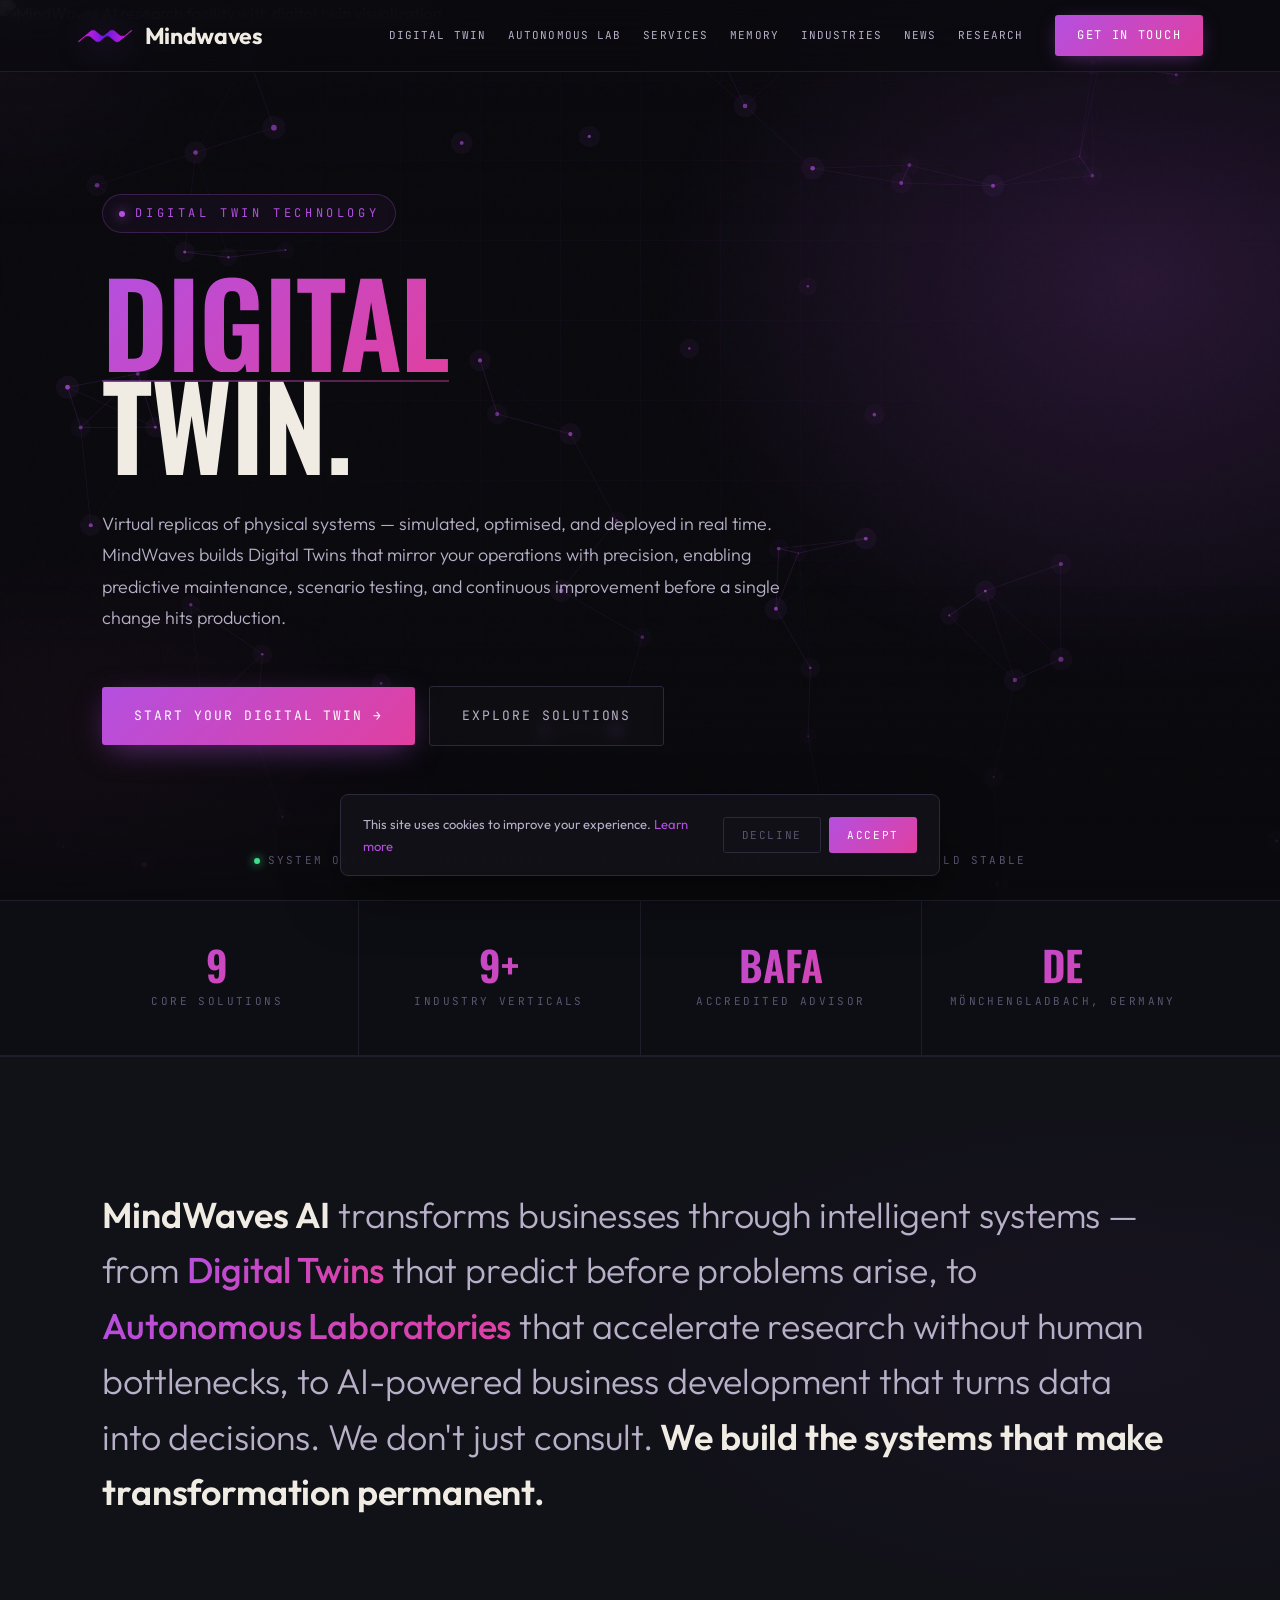
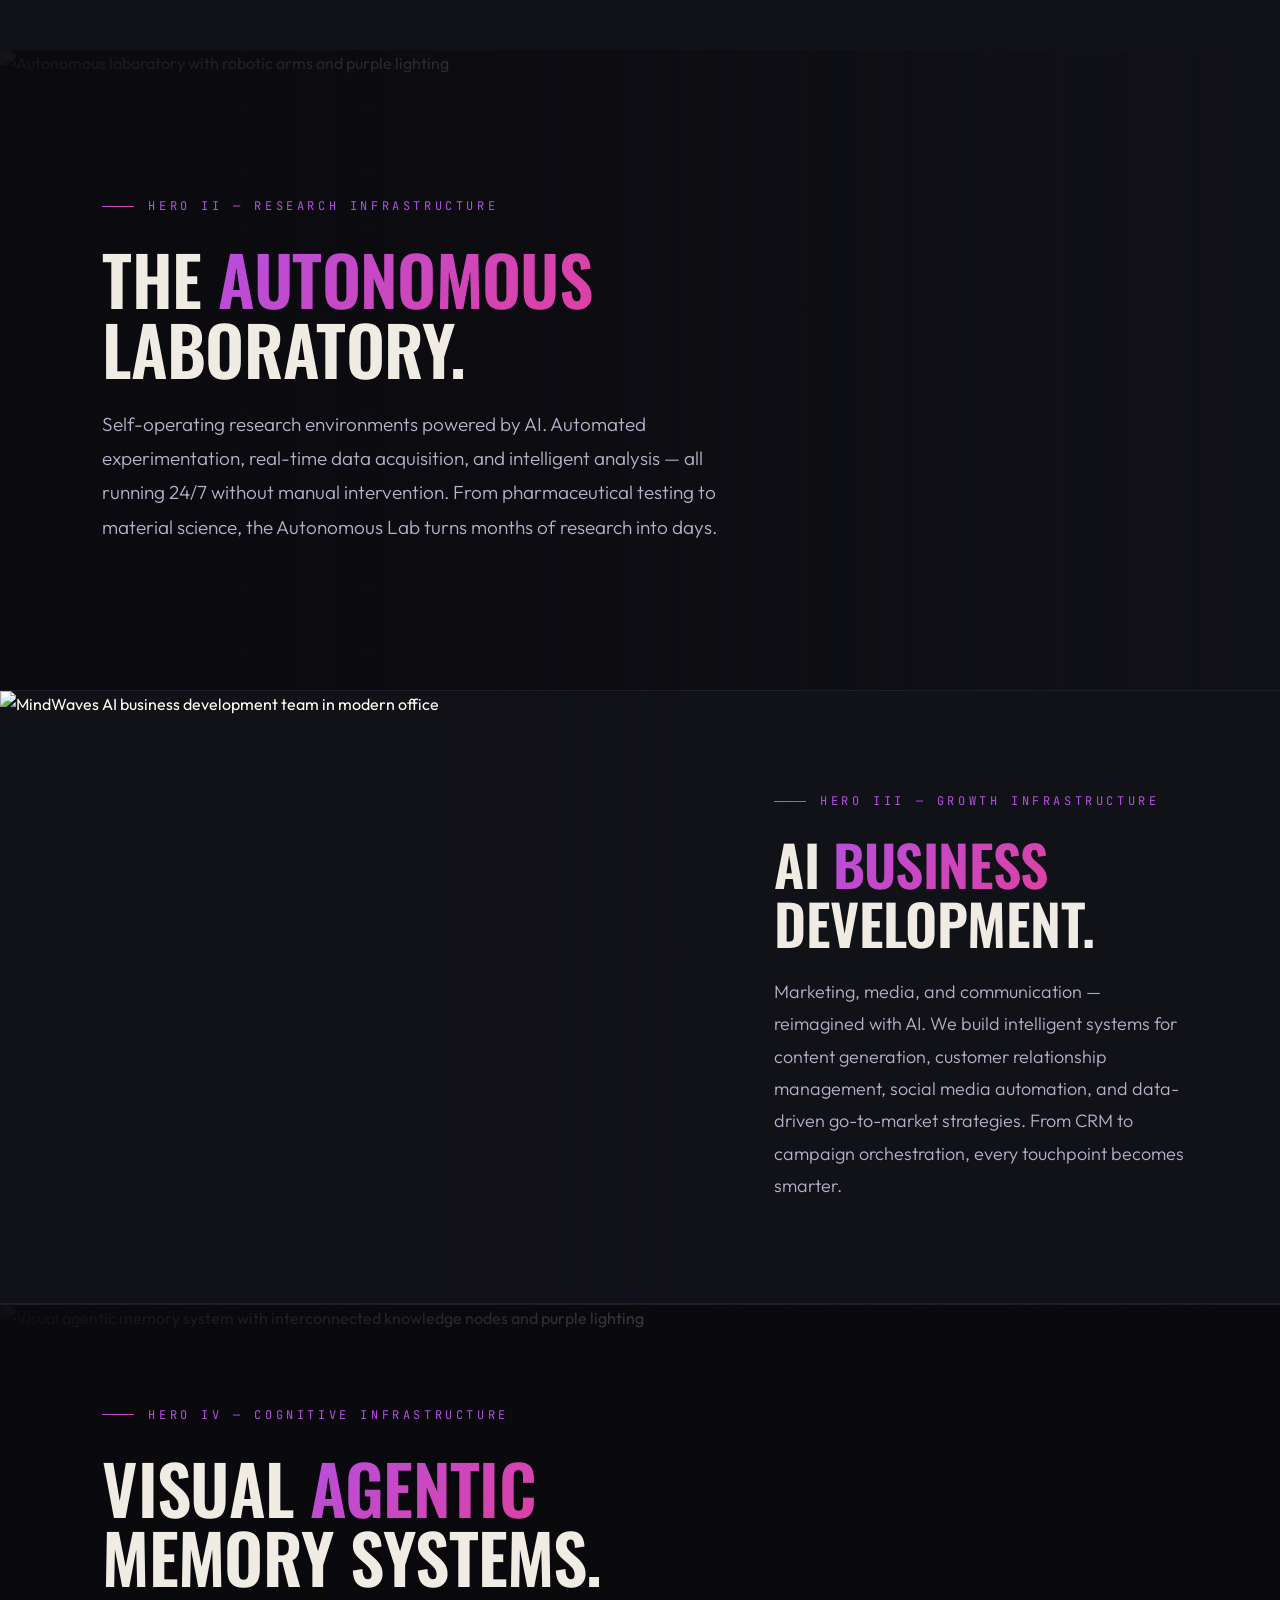
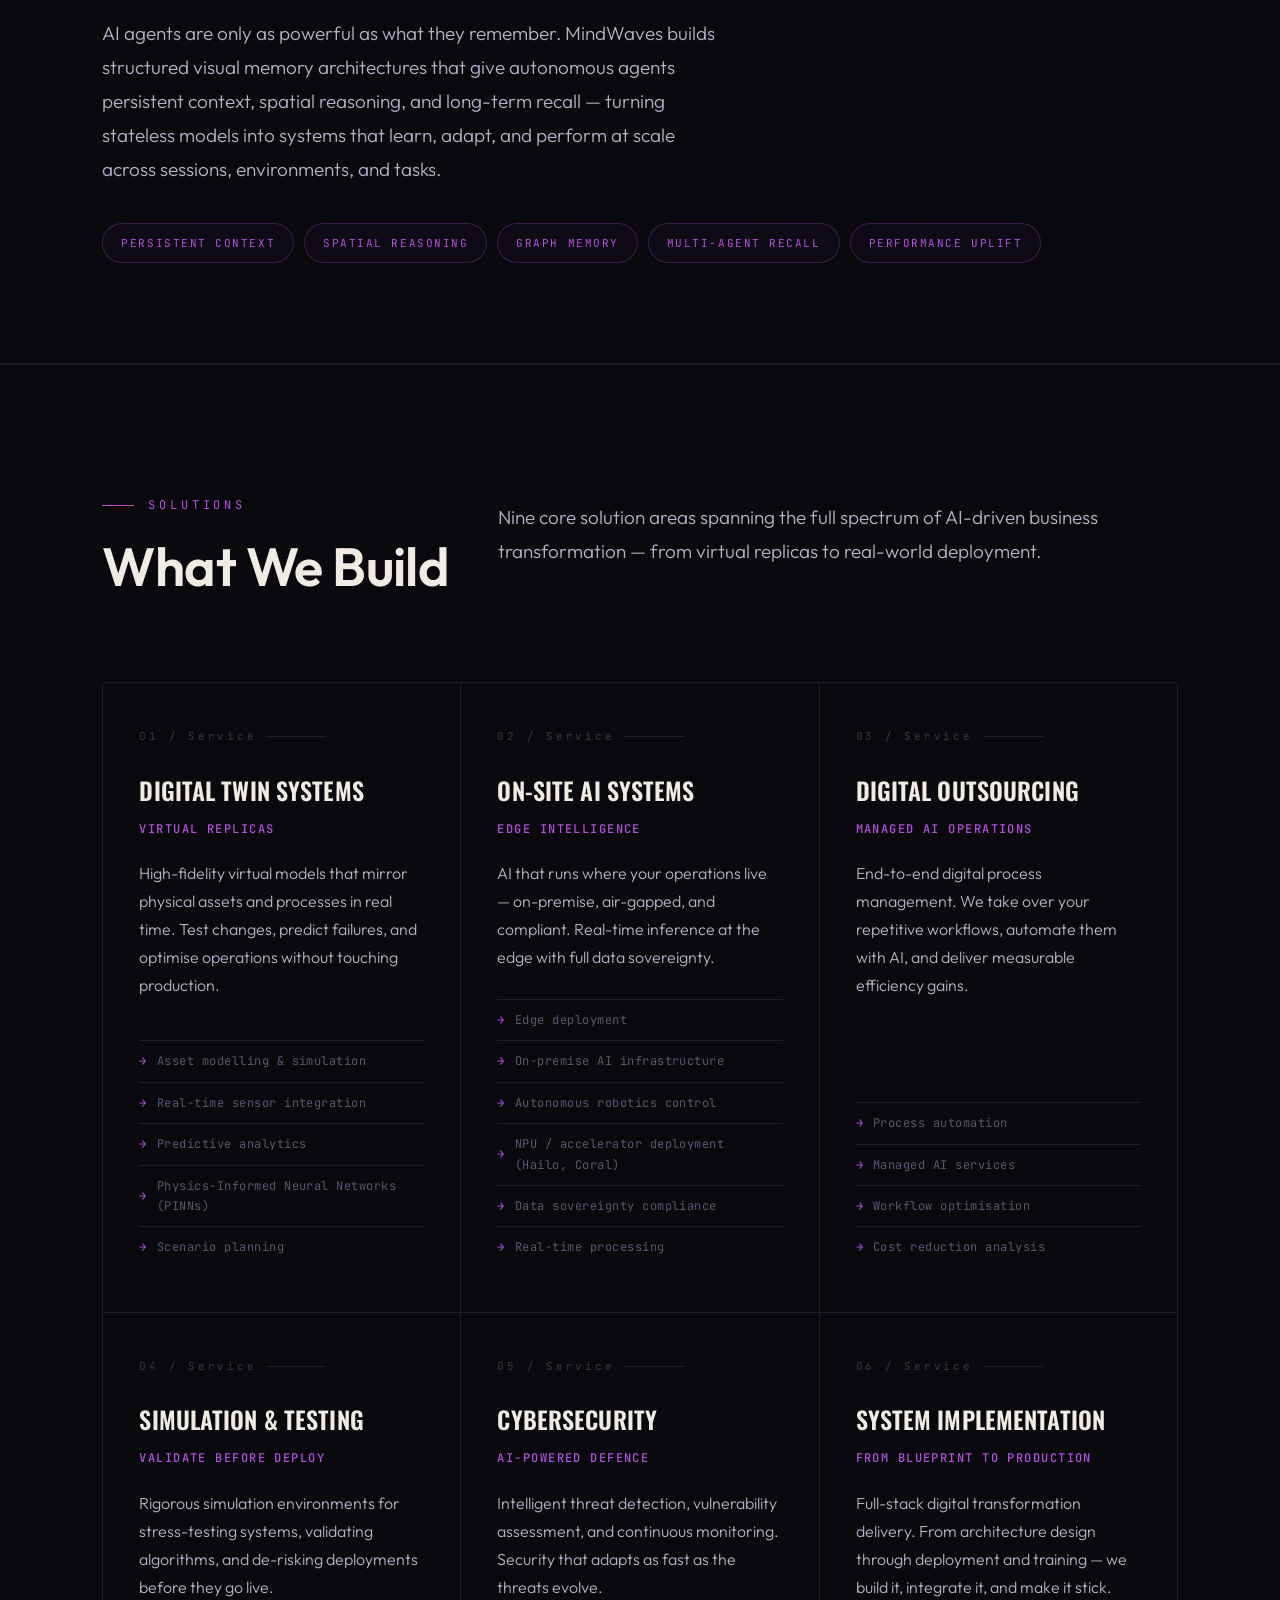
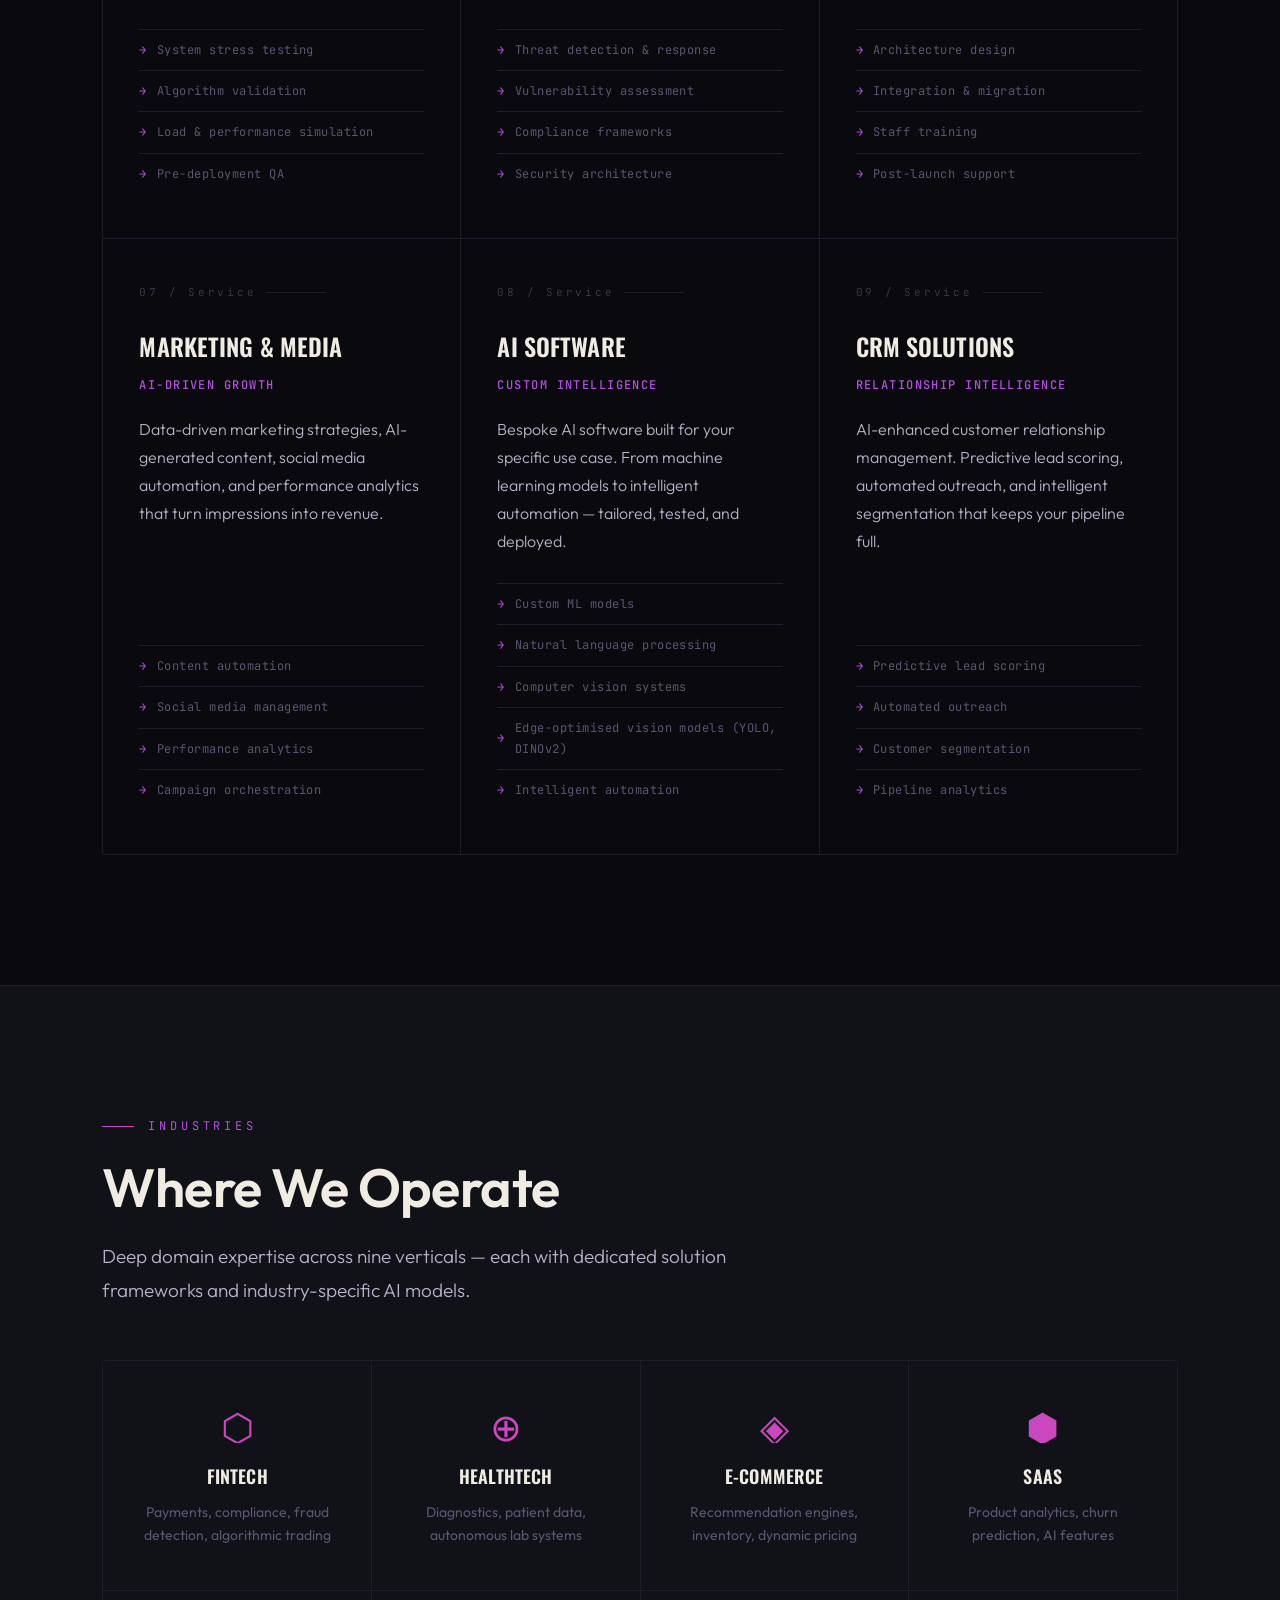
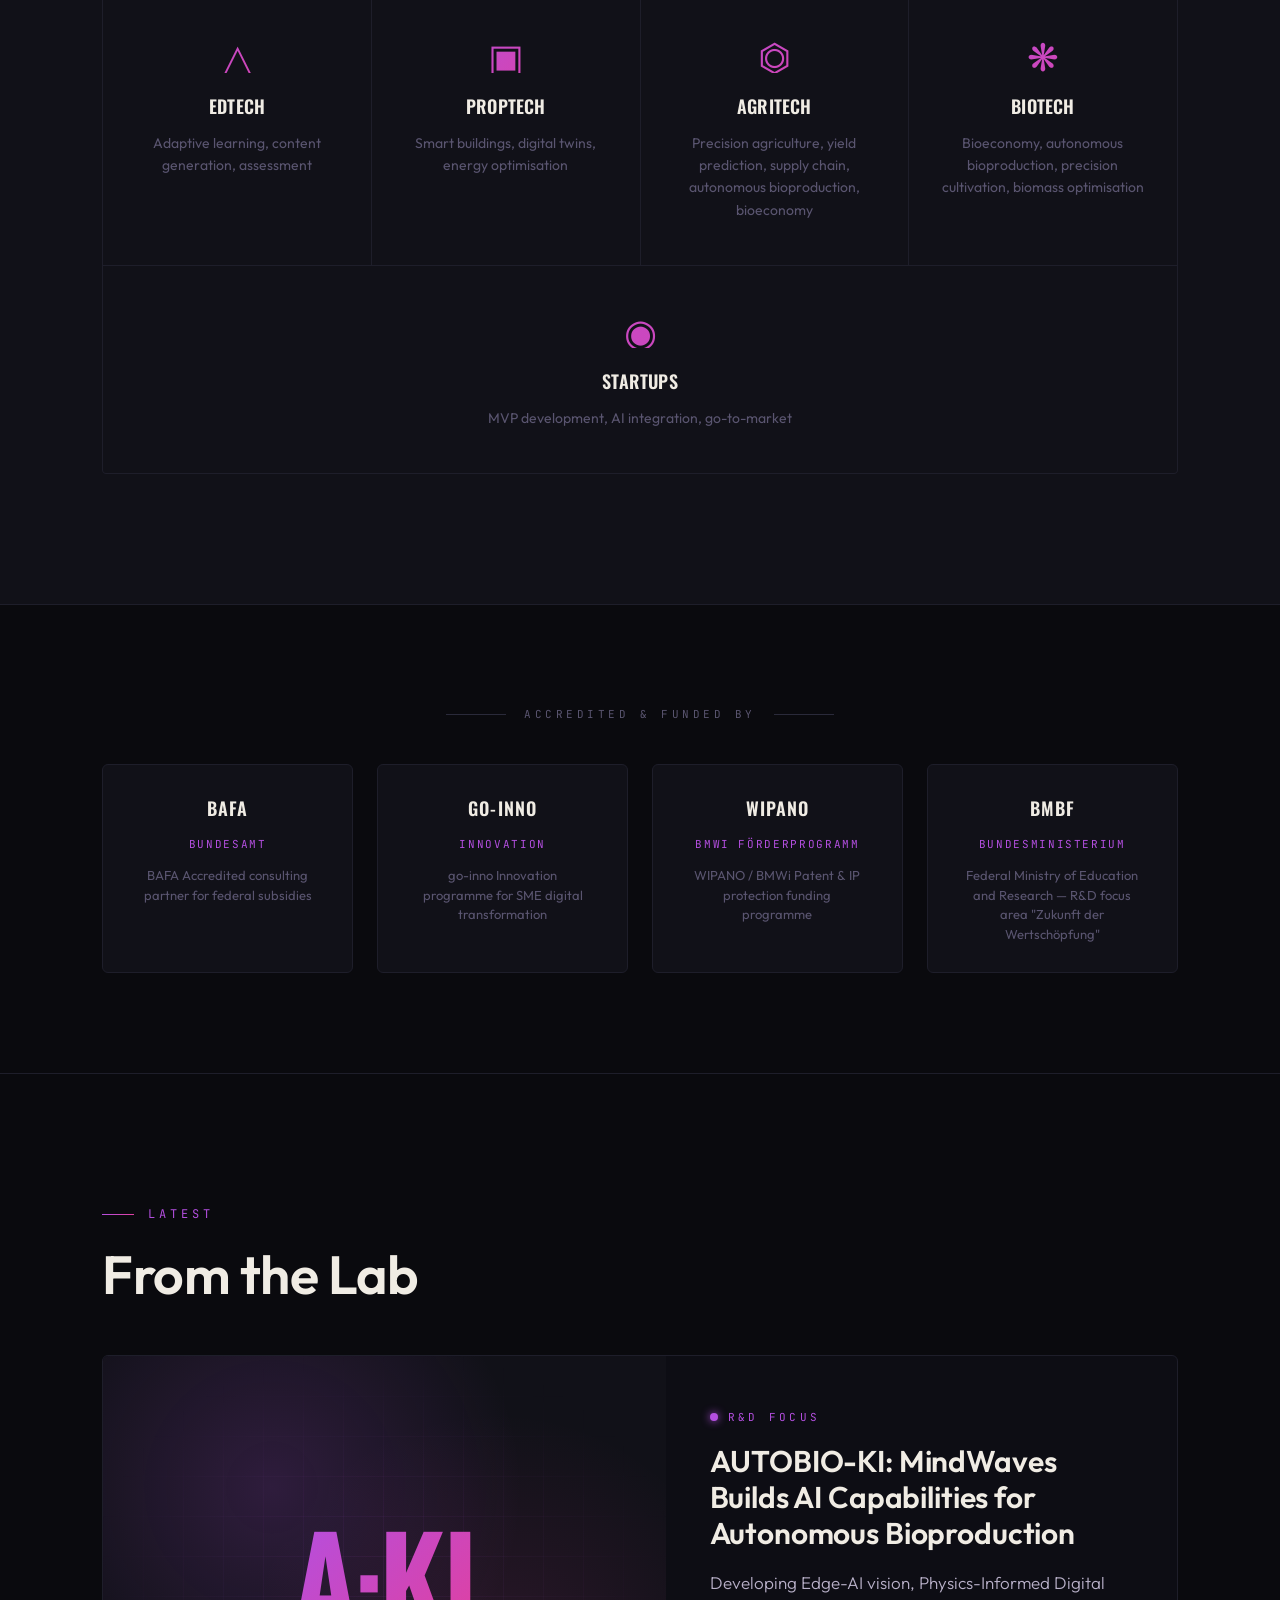
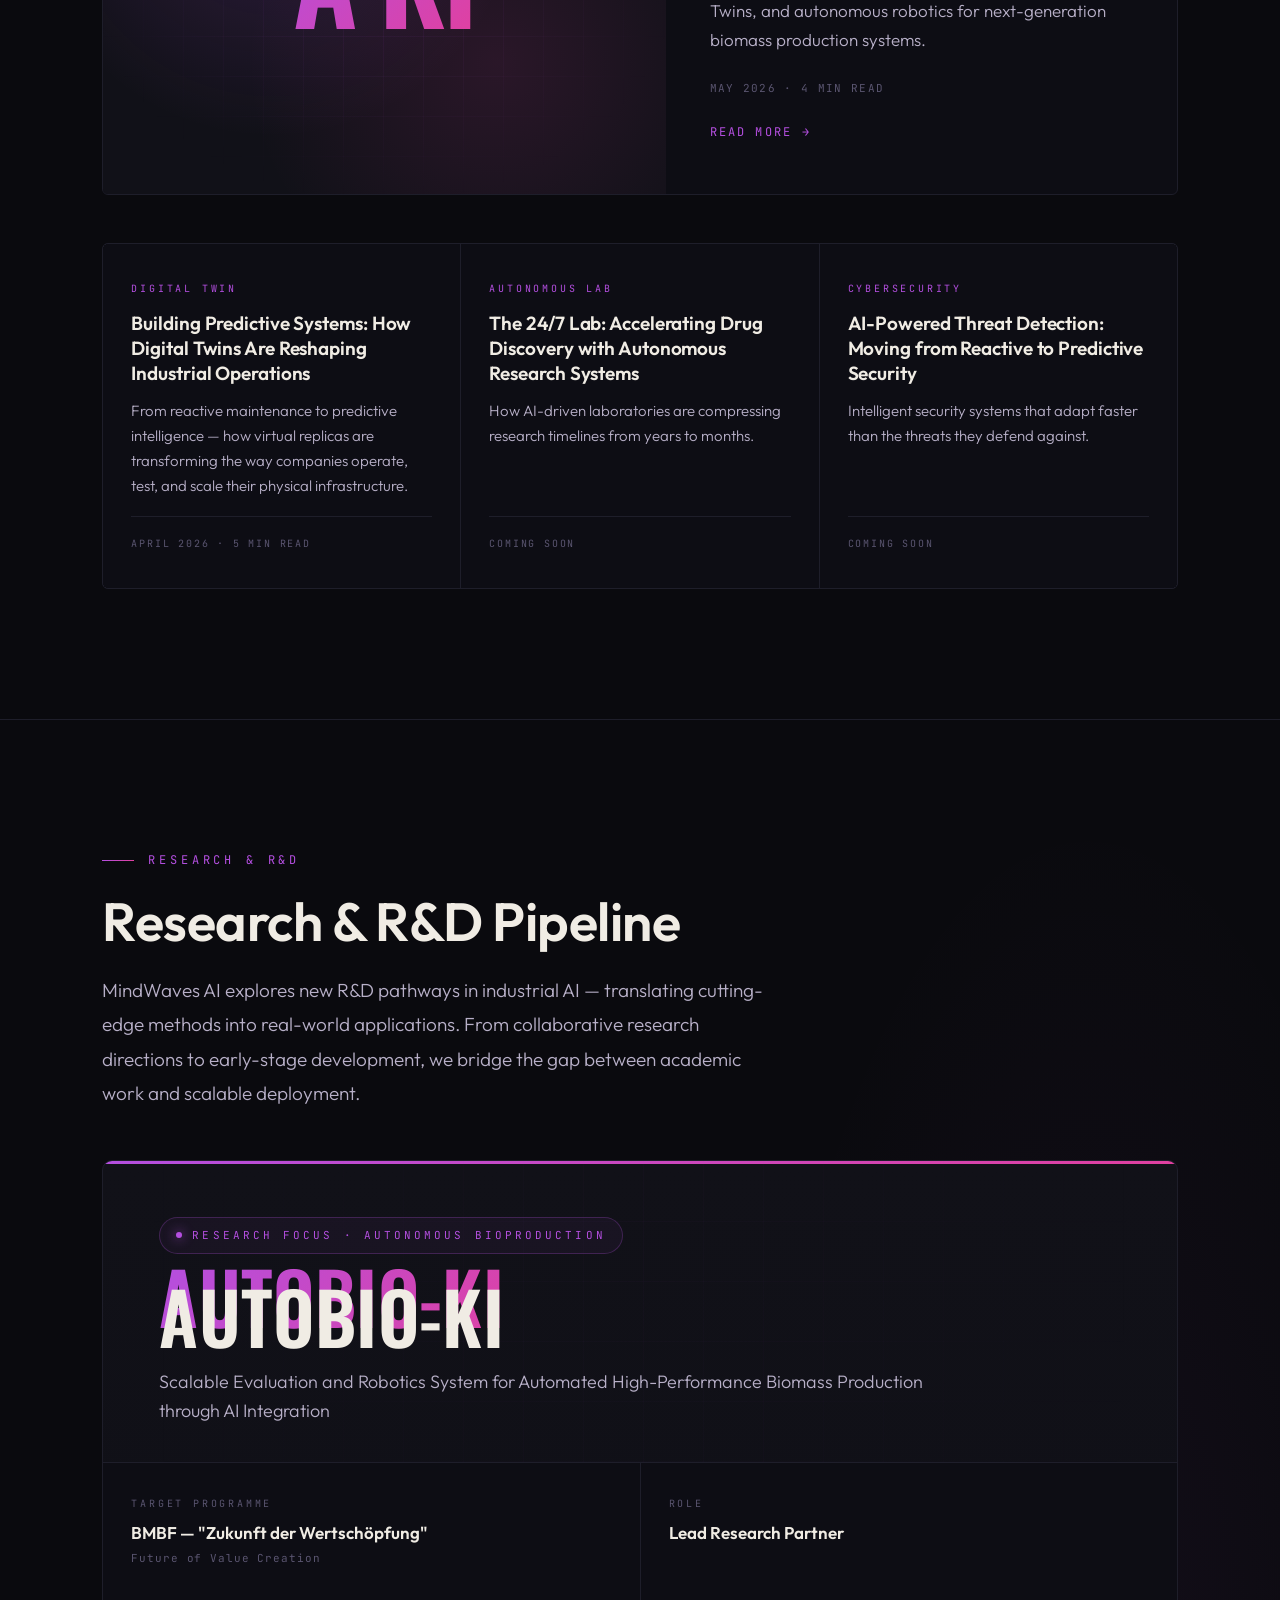
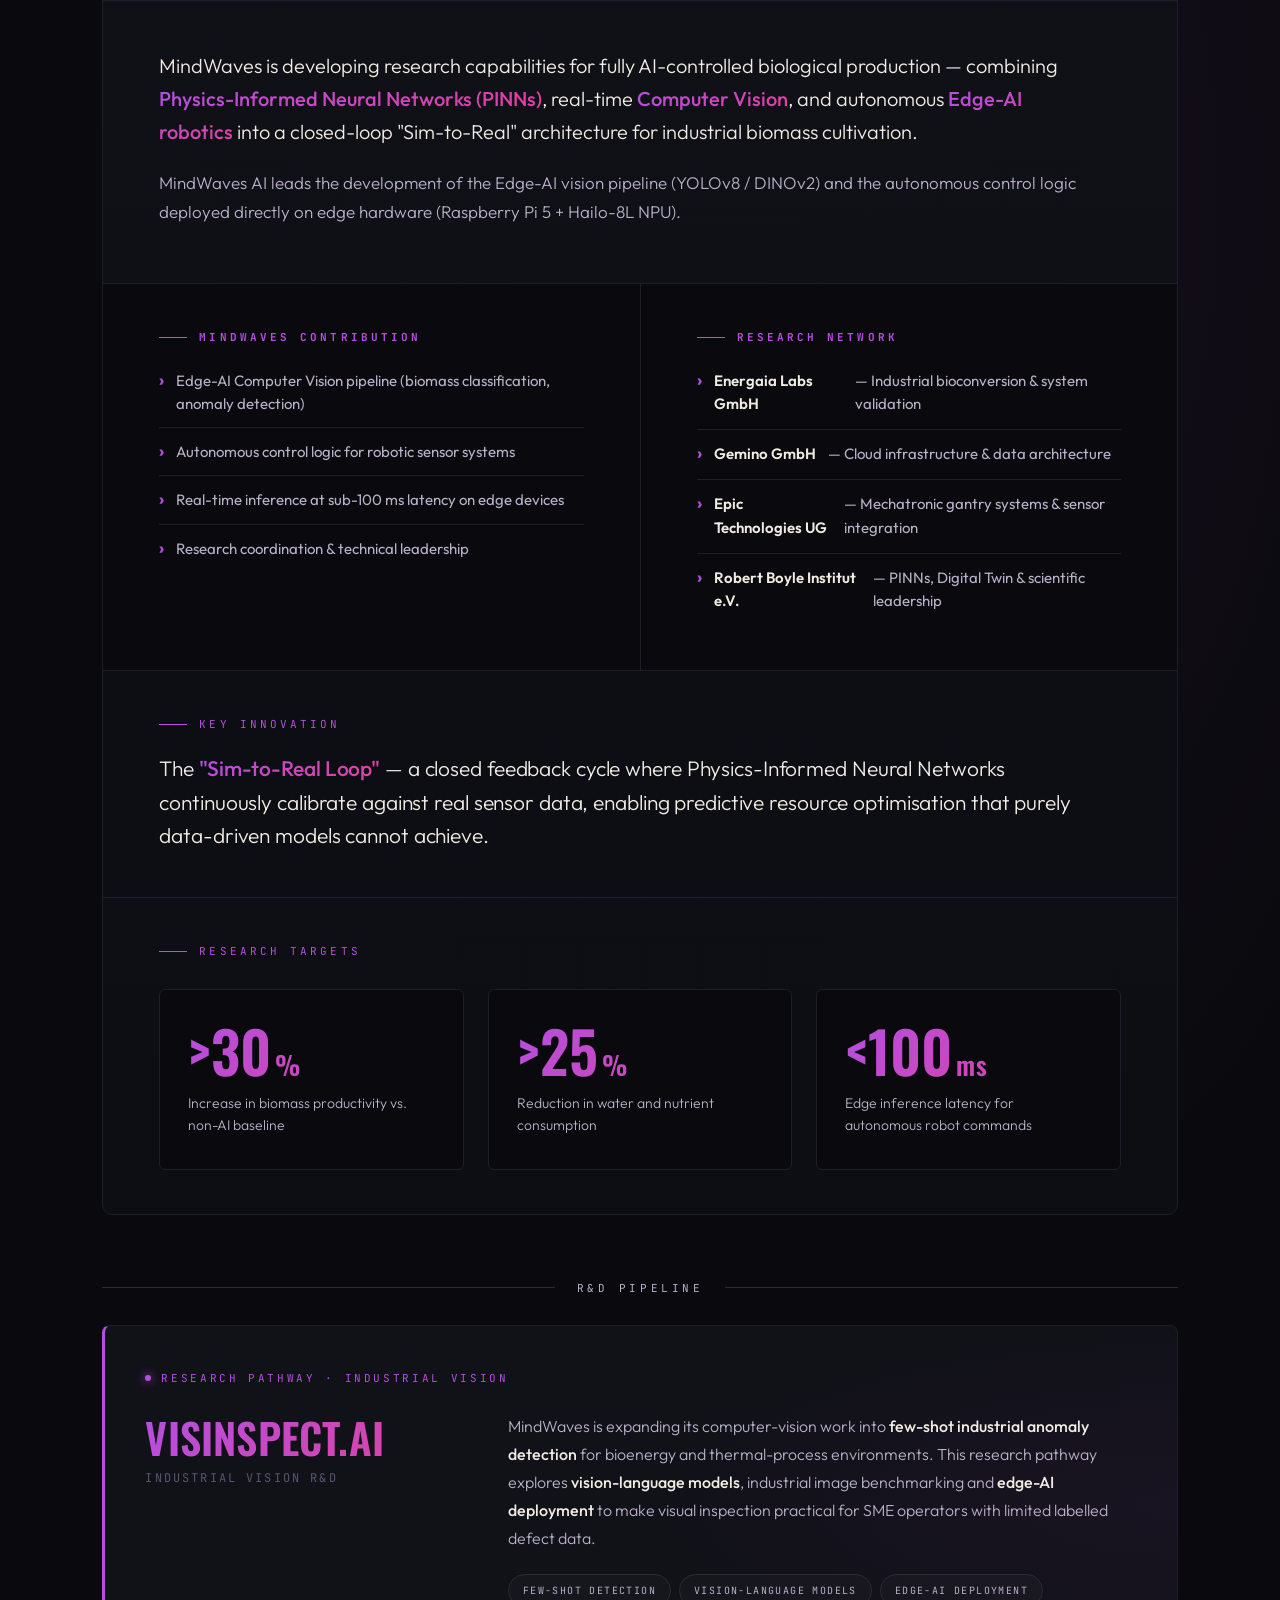
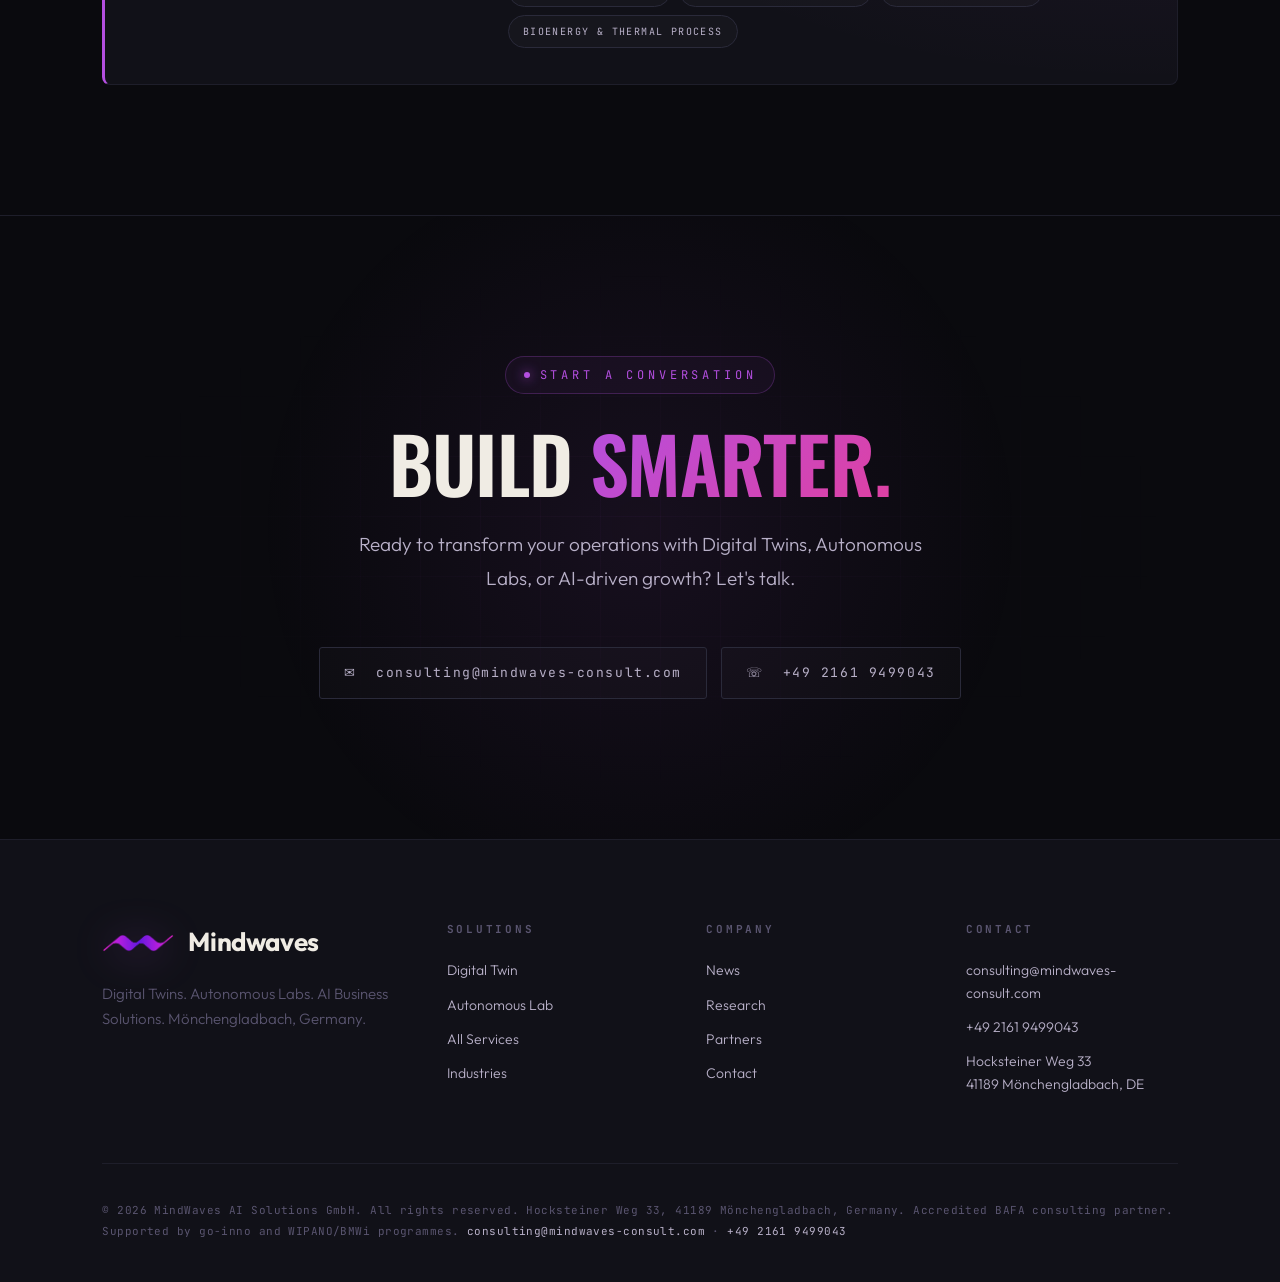
==== commit 0ff5676e: "Add files via upload" ====
--- a/mindwaves-ai-local-assets.html
+++ b/mindwaves-ai-local-assets.html
@@ -535,7 +535,7 @@
 /* ── HERO BACKGROUND IMAGE ── */
 .hero-bg-img{position:absolute;inset:0;width:100%;height:100%;object-fit:cover;opacity:.35;z-index:0;pointer-events:none;filter:brightness(1.1) contrast(1.05);mix-blend-mode:luminosity}
 
-/* ── RESEARCH / FUNDED RESEARCH ── */
+/* ── RESEARCH / R&D PIPELINE ── */
 #research{padding:130px 8vw;border-top:1px solid var(--border);background:var(--bg);position:relative;overflow:hidden}
 #research::before{
   content:"";position:absolute;top:0;right:-15%;width:60%;height:80%;pointer-events:none;
@@ -577,7 +577,7 @@
 .project-fulltitle{font-size:18px;color:var(--silver);line-height:1.6;max-width:780px;font-weight:300}
 
 .project-meta-grid{
-  display:grid;grid-template-columns:repeat(4,1fr);gap:1px;background:var(--border);
+  display:grid;grid-template-columns:repeat(2,1fr);gap:1px;background:var(--border);
   border-bottom:1px solid var(--border);position:relative;z-index:1;
 }
 .project-meta{padding:32px 28px;background:var(--bg-2);transition:background .3s}
@@ -1071,7 +1071,7 @@
     <div class="partner-badge">
       <div class="partner-badge-name">BMBF</div>
       <div class="partner-badge-sub">Bundesministerium</div>
-      <div class="partner-badge-desc">Federal Ministry of Education and Research — Consortium coordinator for "Zukunft der Wertschöpfung"</div>
+      <div class="partner-badge-desc">Federal Ministry of Education and Research — R&amp;D focus area "Zukunft der Wertschöpfung"</div>
     </div>
   </div>
 </section>
@@ -1087,9 +1087,9 @@
       <div class="news-hero-glyph">A·KI</div>
     </div>
     <div class="news-hero-body">
-      <div class="news-hero-tag">Funded Research</div>
-      <h3 class="news-hero-title">AUTOBIO-KI: MindWaves Coordinates BMBF Consortium for AI-Driven Bioproduction</h3>
-      <p class="news-hero-desc">Leading a five-partner consortium to build the first fully autonomous, AI-controlled biomass production system — from Edge-AI vision to Physics-Informed Digital Twins.</p>
+      <div class="news-hero-tag">R&amp;D Focus</div>
+      <h3 class="news-hero-title">AUTOBIO-KI: MindWaves Builds AI Capabilities for Autonomous Bioproduction</h3>
+      <p class="news-hero-desc">Developing Edge-AI vision, Physics-Informed Digital Twins, and autonomous robotics for next-generation biomass production systems.</p>
       <div class="news-hero-meta">May 2026 · 4 min read</div>
       <a href="#research" class="news-hero-link">Read More <span>→</span></a>
     </div>
@@ -1116,58 +1116,50 @@
   </div>
 </section>
 
-<!-- RESEARCH / FUNDED RESEARCH -->
+<!-- RESEARCH / R&D PIPELINE -->
 <section id="research">
   <div class="research-inner">
     <div class="reveal">
       <div class="section-eyebrow">Research &amp; R&amp;D</div>
-      <h2 class="section-title">Funded Research &amp; R&amp;D Pipeline</h2>
-      <p class="section-body">MindWaves AI leads publicly funded research consortia and explores new R&amp;D pathways in industrial AI — translating cutting-edge methods into real-world applications. From consortium-coordinated projects to early-stage research directions, we bridge the gap between academic work and scalable deployment.</p>
+      <h2 class="section-title">Research &amp; R&amp;D Pipeline</h2>
+      <p class="section-body">MindWaves AI explores new R&amp;D pathways in industrial AI — translating cutting-edge methods into real-world applications. From collaborative research directions to early-stage development, we bridge the gap between academic work and scalable deployment.</p>
     </div>
 
     <article class="project-card reveal">
       <div class="project-header">
-        <div class="project-tag">Active Project · Consortium Coordinator</div>
+        <div class="project-tag">Research Focus · Autonomous Bioproduction</div>
         <h3 class="project-name">AUTOBIO-KI</h3>
         <p class="project-fulltitle">Scalable Evaluation and Robotics System for Automated High-Performance Biomass Production through AI Integration</p>
       </div>
 
       <div class="project-meta-grid">
         <div class="project-meta">
-          <div class="meta-label">Funding Programme</div>
+          <div class="meta-label">Target Programme</div>
           <div class="meta-value">BMBF — "Zukunft der Wertschöpfung"<br><span class="meta-sub">Future of Value Creation</span></div>
         </div>
         <div class="project-meta">
           <div class="meta-label">Role</div>
-          <div class="meta-value">Consortium Coordinator</div>
-        </div>
-        <div class="project-meta">
-          <div class="meta-label">Duration</div>
-          <div class="meta-value">36 months</div>
-        </div>
-        <div class="project-meta">
-          <div class="meta-label">Consortium Volume</div>
-          <div class="meta-value">€5,500,000</div>
+          <div class="meta-value">Lead Research Partner</div>
         </div>
       </div>
 
       <div class="project-body">
-        <p class="project-lead">AUTOBIO-KI develops a fully AI-controlled biological production system — combining <em>Physics-Informed Neural Networks (PINNs)</em>, real-time <em>Computer Vision</em>, and autonomous <em>Edge-AI robotics</em> into a closed-loop "Sim-to-Real" architecture for industrial biomass cultivation.</p>
-        <p class="project-para">As consortium coordinator, MindWaves AI is responsible for overall project management and leads the development of the Edge-AI vision pipeline (YOLOv8 / DINOv2) and the autonomous control logic deployed directly on edge hardware (Raspberry Pi 5 + Hailo-8L NPU).</p>
+        <p class="project-lead">MindWaves is developing research capabilities for fully AI-controlled biological production — combining <em>Physics-Informed Neural Networks (PINNs)</em>, real-time <em>Computer Vision</em>, and autonomous <em>Edge-AI robotics</em> into a closed-loop "Sim-to-Real" architecture for industrial biomass cultivation.</p>
+        <p class="project-para">MindWaves AI leads the development of the Edge-AI vision pipeline (YOLOv8 / DINOv2) and the autonomous control logic deployed directly on edge hardware (Raspberry Pi 5 + Hailo-8L NPU).</p>
       </div>
 
       <div class="project-cols">
         <div class="project-col">
           <h4 class="col-heading">MindWaves Contribution</h4>
           <ul class="col-list">
-            <li>Consortium coordination &amp; project management</li>
             <li>Edge-AI Computer Vision pipeline (biomass classification, anomaly detection)</li>
             <li>Autonomous control logic for robotic sensor systems</li>
             <li>Real-time inference at sub-100&nbsp;ms latency on edge devices</li>
+            <li>Research coordination &amp; technical leadership</li>
           </ul>
         </div>
         <div class="project-col">
-          <h4 class="col-heading">Consortium Partners</h4>
+          <h4 class="col-heading">Research Network</h4>
           <ul class="col-list">
             <li><strong>Energaia Labs GmbH</strong> — Industrial bioconversion &amp; system validation</li>
             <li><strong>Gemino GmbH</strong> — Cloud infrastructure &amp; data architecture</li>
@@ -1183,7 +1175,7 @@
       </div>
 
       <div class="project-kpis">
-        <div class="kpi-label">Target KPIs</div>
+        <div class="kpi-label">Research Targets</div>
         <div class="kpi-grid">
           <div class="kpi">
             <div class="kpi-value">&gt;30<span>%</span></div>
